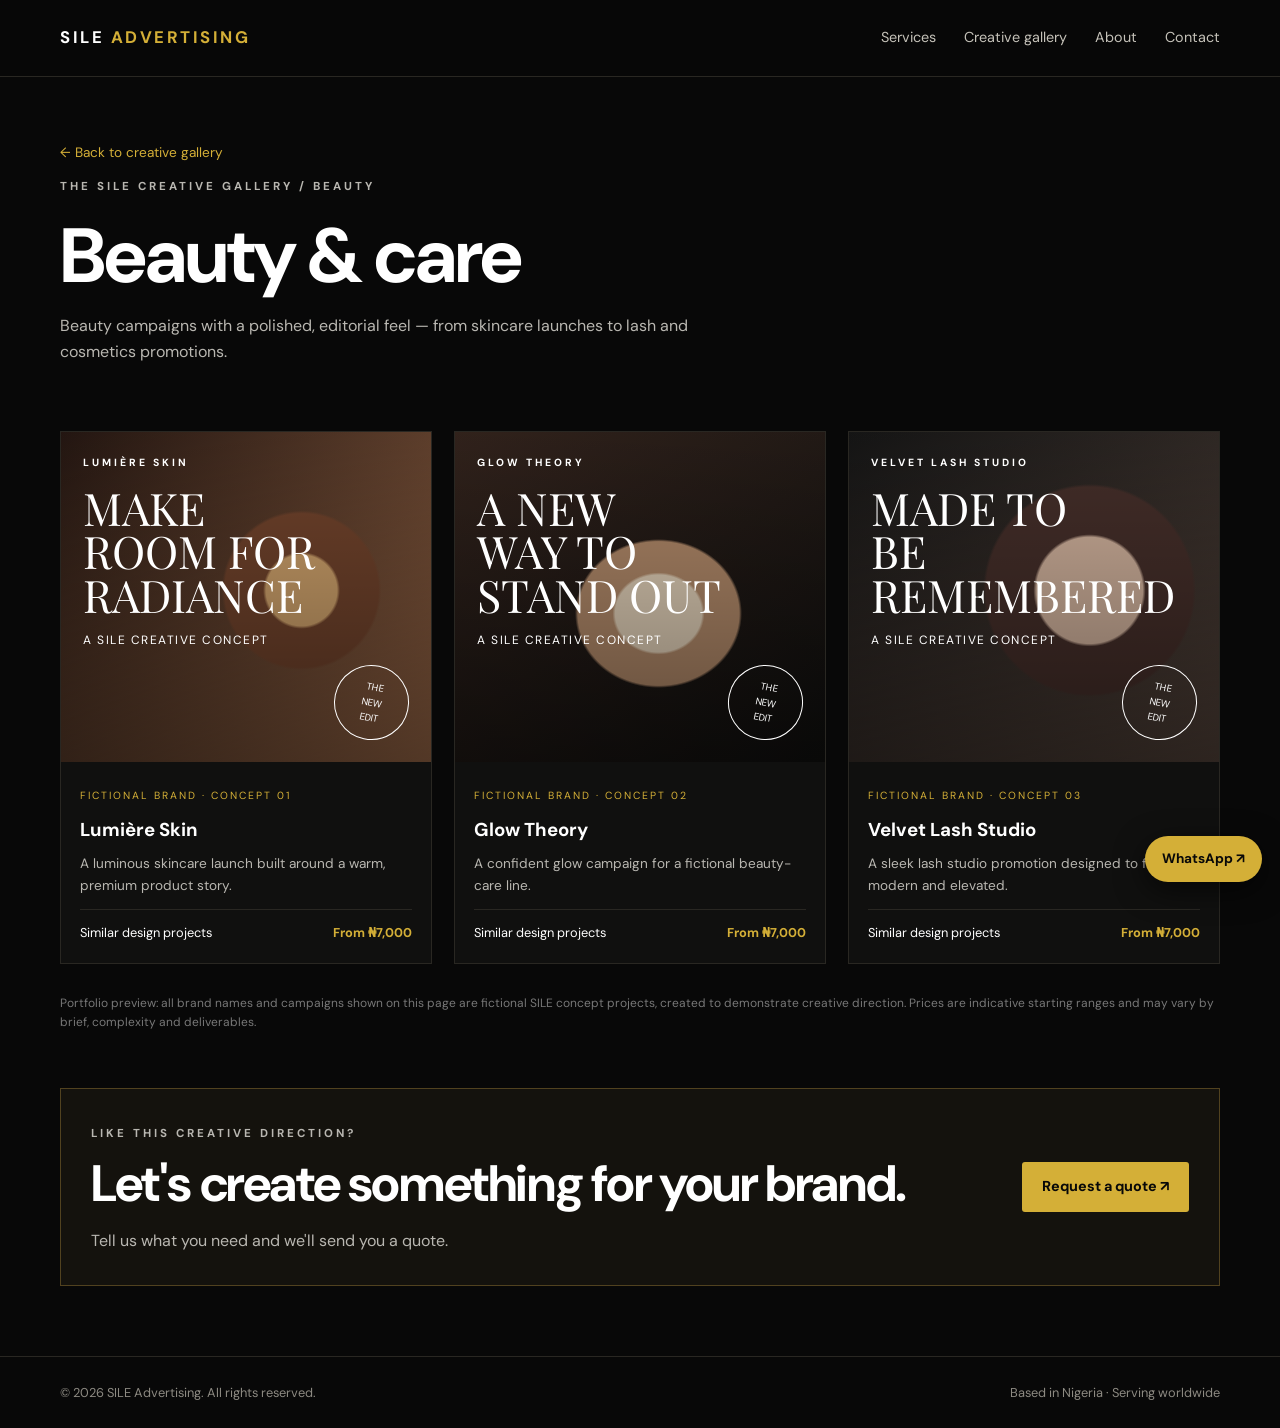
==== beauty.html @ eba59dc7 "Add files via upload" ====
<!doctype html><html lang="en"><head><meta charset="utf-8"><meta name="viewport" content="width=device-width, initial-scale=1"><meta name="description" content="Explore SILE Advertising beauty & care portfolio concepts and pricing."><meta name="theme-color" content="#080808"><title>Beauty & care Portfolio | SILE Advertising</title><link rel="stylesheet" href="styles.css"></head><body class="beauty"><header class="site-header"><div class="container nav"><a class="brand" href="index.html">SILE <span>ADVERTISING</span></a><button class="menu-toggle" aria-label="Toggle navigation" aria-expanded="false">☰</button><nav><a href="index.html#services">Services</a><a href="index.html#gallery">Creative gallery</a><a href="index.html#about">About</a><a href="index.html#contact">Contact</a></nav></div></header><main><section class="container subhero"><a class="back-link" href="index.html#gallery">← Back to creative gallery</a><p class="eyebrow">The SILE creative gallery / Beauty</p><h1>Beauty & care</h1><p>Beauty campaigns with a polished, editorial feel — from skincare launches to lash and cosmetics promotions.</p></section><section class="container"><div class="portfolio-grid"><article class="work-card"><div class="poster poster-1"><div class="poster-brand">LUMIÈRE SKIN</div><div class="poster-main">MAKE<br>ROOM FOR<br>RADIANCE</div><div class="poster-sub">A SILE creative concept</div><div class="poster-stamp">THE<br>NEW<br>EDIT</div></div><div class="work-copy"><span class="concept">Fictional brand · Concept 01</span><h3>Lumière Skin</h3><p>A luminous skincare launch built around a warm, premium product story.</p><div class="price-strip"><span>Similar design projects</span><strong>From ₦7,000</strong></div></div></article><article class="work-card"><div class="poster poster-2"><div class="poster-brand">GLOW THEORY</div><div class="poster-main">A NEW<br>WAY TO<br>STAND OUT</div><div class="poster-sub">A SILE creative concept</div><div class="poster-stamp">THE<br>NEW<br>EDIT</div></div><div class="work-copy"><span class="concept">Fictional brand · Concept 02</span><h3>Glow Theory</h3><p>A confident glow campaign for a fictional beauty-care line.</p><div class="price-strip"><span>Similar design projects</span><strong>From ₦7,000</strong></div></div></article><article class="work-card"><div class="poster poster-3"><div class="poster-brand">VELVET LASH STUDIO</div><div class="poster-main">MADE TO<br>BE<br>REMEMBERED</div><div class="poster-sub">A SILE creative concept</div><div class="poster-stamp">THE<br>NEW<br>EDIT</div></div><div class="work-copy"><span class="concept">Fictional brand · Concept 03</span><h3>Velvet Lash Studio</h3><p>A sleek lash studio promotion designed to feel modern and elevated.</p><div class="price-strip"><span>Similar design projects</span><strong>From ₦7,000</strong></div></div></article></div><p class="disclaimer">Portfolio preview: all brand names and campaigns shown on this page are fictional SILE concept projects, created to demonstrate creative direction. Prices are indicative starting ranges and may vary by brief, complexity and deliverables.</p><div class="page-cta"><div><p class="eyebrow">Like this creative direction?</p><h2>Let's create something for your brand.</h2><p>Tell us what you need and we'll send you a quote.</p></div><a class="button gold" href="https://wa.me/2348127817057?text=Hello%20SILE%20Advertising%2C%20I%20saw%20your%20beauty%20gallery%20and%20would%20like%20a%20quote.">Request a quote ↗</a></div></section></main><footer><div class="container footer-row"><span>© <span id="year"></span> SILE Advertising. All rights reserved.</span><span>Based in Nigeria · Serving worldwide</span></div></footer><a class="floating-wa" href="https://wa.me/2348127817057?text=Hello%20SILE%20Advertising" aria-label="Chat with SILE on WhatsApp">WhatsApp ↗</a><script src="script.js"></script></body></html>
---- styles.css ----
@import url('https://fonts.googleapis.com/css2?family=DM+Sans:wght@400;500;600;700&family=Playfair+Display:ital,wght@0,600;0,700;1,600;1,700&display=swap');
:root{--black:#080808;--panel:#111;--gold:#d4af37;--white:#fff;--muted:#b9b7b1;--line:#292722}
*{box-sizing:border-box}html{scroll-behavior:smooth}body{margin:0;background:var(--black);color:var(--white);font-family:'DM Sans',Arial,sans-serif;line-height:1.65}a{color:inherit;text-decoration:none}.container{width:min(1160px,91%);margin:auto}.site-header{border-bottom:1px solid var(--line);background:#080808ed;position:sticky;top:0;z-index:20;backdrop-filter:blur(12px)}.nav{min-height:76px;display:flex;align-items:center;justify-content:space-between;gap:20px}.brand{font-weight:700;letter-spacing:2.5px;font-size:1.05rem}.brand span{color:var(--gold)}nav{display:flex;gap:28px}nav a{font-size:.9rem;color:#c5c2b9}nav a:hover{color:var(--gold)}.menu-toggle{display:none;background:none;border:0;color:white;font-size:1.5rem}.hero{min-height:620px;display:grid;grid-template-columns:1.05fr .95fr;align-items:center;gap:55px;padding-top:65px;padding-bottom:75px}.eyebrow{color:var(--gold);text-transform:uppercase;letter-spacing:3px;font-size:.72rem;font-weight:700}.hero h1{font-size:clamp(3.5rem,7vw,6.7rem);line-height:.98;letter-spacing:-4px;margin:18px 0 25px}.hero h1 em{font-family:'Playfair Display',serif;color:var(--gold);font-weight:600}.lead{font-size:1.1rem;color:var(--muted);max-width:550px}.actions{display:flex;gap:13px;flex-wrap:wrap;margin:30px 0}.button{display:inline-flex;padding:13px 20px;align-items:center;justify-content:center;font-weight:700;font-size:.9rem;border-radius:3px}.gold{background:var(--gold);color:#080808}.outline{border:1px solid #777;color:white}.hero-note{font-size:.78rem;color:#999;margin-top:30px}.gold-dot{display:inline-block;width:7px;height:7px;border-radius:50%;background:var(--gold);margin-right:9px}.hero-art{padding:28px;border:1px solid #3c321d;background:radial-gradient(circle at 50% 45%,#3a2d12,#10100e 62%,#080808);box-shadow:0 25px 90px #000}.hero-frame{min-height:390px;border:1px solid #80692c;display:flex;flex-direction:column;justify-content:space-between;padding:20px}.hero-frame-top,.hero-frame-bottom{display:flex;justify-content:space-between;font-size:.65rem;letter-spacing:2px;color:#d7c78f}.hero-monogram{font-family:'Playfair Display',serif;font-size:15rem;line-height:1;text-align:center;color:#e0c46a;text-shadow:0 10px 40px #000}.hero-monogram span{color:white}.section{padding:82px 0;border-top:1px solid var(--line)}h2{font-size:clamp(2rem,4vw,3.2rem);line-height:1.12;letter-spacing:-1.4px;margin:12px 0 16px}.section-intro{max-width:680px;color:var(--muted);margin:0 0 35px}.service-grid{display:grid;grid-template-columns:repeat(3,1fr);gap:16px}.service-grid article{padding:25px;border:1px solid var(--line);background:linear-gradient(145deg,#141414,#0b0b0b)}.service-grid b{color:var(--gold);font-size:.75rem;letter-spacing:2px}.service-grid h3{margin:14px 0 7px}.service-grid p{color:var(--muted);font-size:.92rem;margin:0}.gallery-section{background:#0c0c0b}.category-grid{display:grid;grid-template-columns:repeat(3,1fr);gap:16px}.category-card{min-height:255px;padding:25px;display:flex;flex-direction:column;align-items:flex-start;justify-content:flex-end;border:1px solid #40351f;position:relative;overflow:hidden;background:linear-gradient(145deg,#242015,#10100e 70%);transition:transform .25s,border-color .25s}.category-card:before{content:"";position:absolute;width:230px;height:230px;border:1px solid #d4af3740;border-radius:50%;right:-70px;top:-80px;box-shadow:0 0 0 25px #d4af3708,0 0 0 55px #d4af3705}.category-card:hover{transform:translateY(-5px);border-color:var(--gold)}.category-card>*{position:relative}.category-card>span{color:var(--gold);font-size:.68rem;letter-spacing:2px}.category-card h3{font-family:'Playfair Display',serif;font-size:1.8rem;margin:10px 0 4px}.category-card p{color:#c3beb1;font-size:.88rem;max-width:290px;margin:0 0 18px}.category-card>b{font-size:.8rem;color:var(--gold)}.food{background:linear-gradient(145deg,#292015,#10100e 70%)}.fashion{background:linear-gradient(145deg,#282027,#10100e 70%)}.property{background:linear-gradient(145deg,#1c2826,#10100e 70%)}.events{background:linear-gradient(145deg,#2a201b,#10100e 70%)}.tech{background:linear-gradient(145deg,#1d2330,#10100e 70%)}.split{display:grid;grid-template-columns:1fr 1fr;gap:60px;align-items:start}.pills{display:flex;gap:9px;flex-wrap:wrap}.pills span{border:1px solid #625126;color:var(--gold);border-radius:30px;padding:6px 13px;font-size:.8rem}.contact-panel{padding:38px;border:1px solid #5a4920;background:linear-gradient(120deg,#1b170d,#10100e);display:flex;justify-content:space-between;align-items:center;gap:30px}.contact-panel h2{max-width:600px}.contact-panel p:not(.eyebrow){color:var(--muted)}footer{border-top:1px solid var(--line);padding:25px 0;color:#8d8a82;font-size:.8rem}.footer-row{display:flex;justify-content:space-between;gap:15px;flex-wrap:wrap}.floating-wa{position:fixed;right:18px;bottom:18px;background:var(--gold);color:#080808;padding:12px 17px;border-radius:30px;font-weight:700;font-size:.85rem;box-shadow:0 8px 30px #0009;z-index:10}
/* portfolio pages */.subhero{padding:62px 0 35px}.back-link{color:var(--gold);font-size:.85rem}.subhero h1{font-size:clamp(2.8rem,6vw,5rem);letter-spacing:-2px;line-height:1.05;margin:20px 0 10px}.subhero p{color:var(--muted);max-width:650px}.portfolio-grid{display:grid;grid-template-columns:repeat(3,1fr);gap:22px;padding:15px 0 75px}.work-card{border:1px solid var(--line);background:#10100f;overflow:hidden}.poster{height:330px;position:relative;display:flex;flex-direction:column;justify-content:space-between;padding:22px;overflow:hidden;background:#272016}.poster:after{content:"";position:absolute;inset:0;background:linear-gradient(180deg,#0001,#0007)}.poster>*{position:relative;z-index:1}.poster .poster-brand{font-size:.65rem;letter-spacing:3px;font-weight:700}.poster .poster-main{font-family:'Playfair Display',serif;font-size:2.8rem;line-height:.98;max-width:260px}.poster .poster-sub{font-size:.75rem;letter-spacing:1.5px;text-transform:uppercase}.poster .poster-stamp{align-self:flex-end;border:1px solid currentColor;border-radius:50%;width:75px;height:75px;display:grid;place-items:center;text-align:center;font-size:.6rem;transform:rotate(12deg)}.poster-1{background:radial-gradient(circle at 65% 48%,#d4a66e 0 12%,#74452d 13% 26%,transparent 27%),linear-gradient(135deg,#251712,#9a6847)}.poster-2{background:radial-gradient(ellipse at 55% 55%,#e8d6bd 0 15%,#b68d6c 16% 28%,transparent 29%),linear-gradient(145deg,#34241d,#10100f)}.poster-3{background:radial-gradient(circle at 65% 48%,#d7b7a1 0 18%,#47302b 19% 35%,transparent 36%),linear-gradient(145deg,#161616,#55443b)}.food .poster-1{background:radial-gradient(ellipse at 60% 55%,#d98a36 0 18%,#6e351b 19% 28%,transparent 29%),linear-gradient(145deg,#27170e,#7b3d1d)}.food .poster-2{background:radial-gradient(circle at 55% 55%,#e7c36a 0 17%,#85451f 18% 30%,transparent 31%),linear-gradient(145deg,#34200f,#10100e)}.fashion .poster-1{background:linear-gradient(135deg,#3c3034,#b08c83 50%,#171414)}.fashion .poster-2{background:linear-gradient(145deg,#202020,#9d866e 52%,#29201b)}.property .poster-1{background:linear-gradient(135deg,#17211e,#66796a 50%,#111)}.property .poster-2{background:linear-gradient(145deg,#272a2b,#a89c81 50%,#151515)}.events .poster-1{background:radial-gradient(circle at 70% 35%,#c49b42,#33230d 48%,#090909)}.events .poster-2{background:linear-gradient(145deg,#321c25,#a34b58 50%,#100d10)}.business-tech .poster-1{background:radial-gradient(circle at 70% 40%,#6d8da8,#192536 45%,#080b12)}.business-tech .poster-2{background:linear-gradient(145deg,#141b25,#596878 50%,#090b10)}.work-copy{padding:19px}.work-copy .concept{font-size:.65rem;color:var(--gold);letter-spacing:2px;text-transform:uppercase}.work-copy h3{margin:7px 0}.work-copy p{font-size:.85rem;color:var(--muted);margin:0}.price-strip{border-top:1px solid var(--line);margin-top:12px;padding-top:12px;display:flex;justify-content:space-between;gap:10px;font-size:.8rem}.price-strip strong{color:var(--gold)}.page-cta{padding:30px;border:1px solid #51421f;margin:0 0 70px;background:#14120d;display:flex;justify-content:space-between;align-items:center;gap:20px}.page-cta p{color:var(--muted);margin:5px 0 0}.disclaimer{color:#777;font-size:.75rem;margin:-45px 0 55px}
@media(max-width:800px){.hero{grid-template-columns:1fr;gap:30px;padding-top:45px}.hero-art{max-width:550px}.hero-monogram{font-size:11rem}.category-grid,.portfolio-grid{grid-template-columns:repeat(2,1fr)}.split{grid-template-columns:1fr;gap:10px}.contact-panel{align-items:flex-start;flex-direction:column}}
@media(max-width:560px){.menu-toggle{display:block}nav{display:none;position:absolute;top:76px;left:0;right:0;background:#10100f;padding:20px 5%;flex-direction:column;border-bottom:1px solid var(--line)}nav.open{display:flex}.service-grid,.category-grid,.portfolio-grid{grid-template-columns:1fr}.hero h1{letter-spacing:-2px}.hero-art{padding:14px}.hero-frame{min-height:300px}.hero-monogram{font-size:9rem}.section{padding:60px 0}.poster{height:360px}.page-cta{flex-direction:column;align-items:flex-start}}
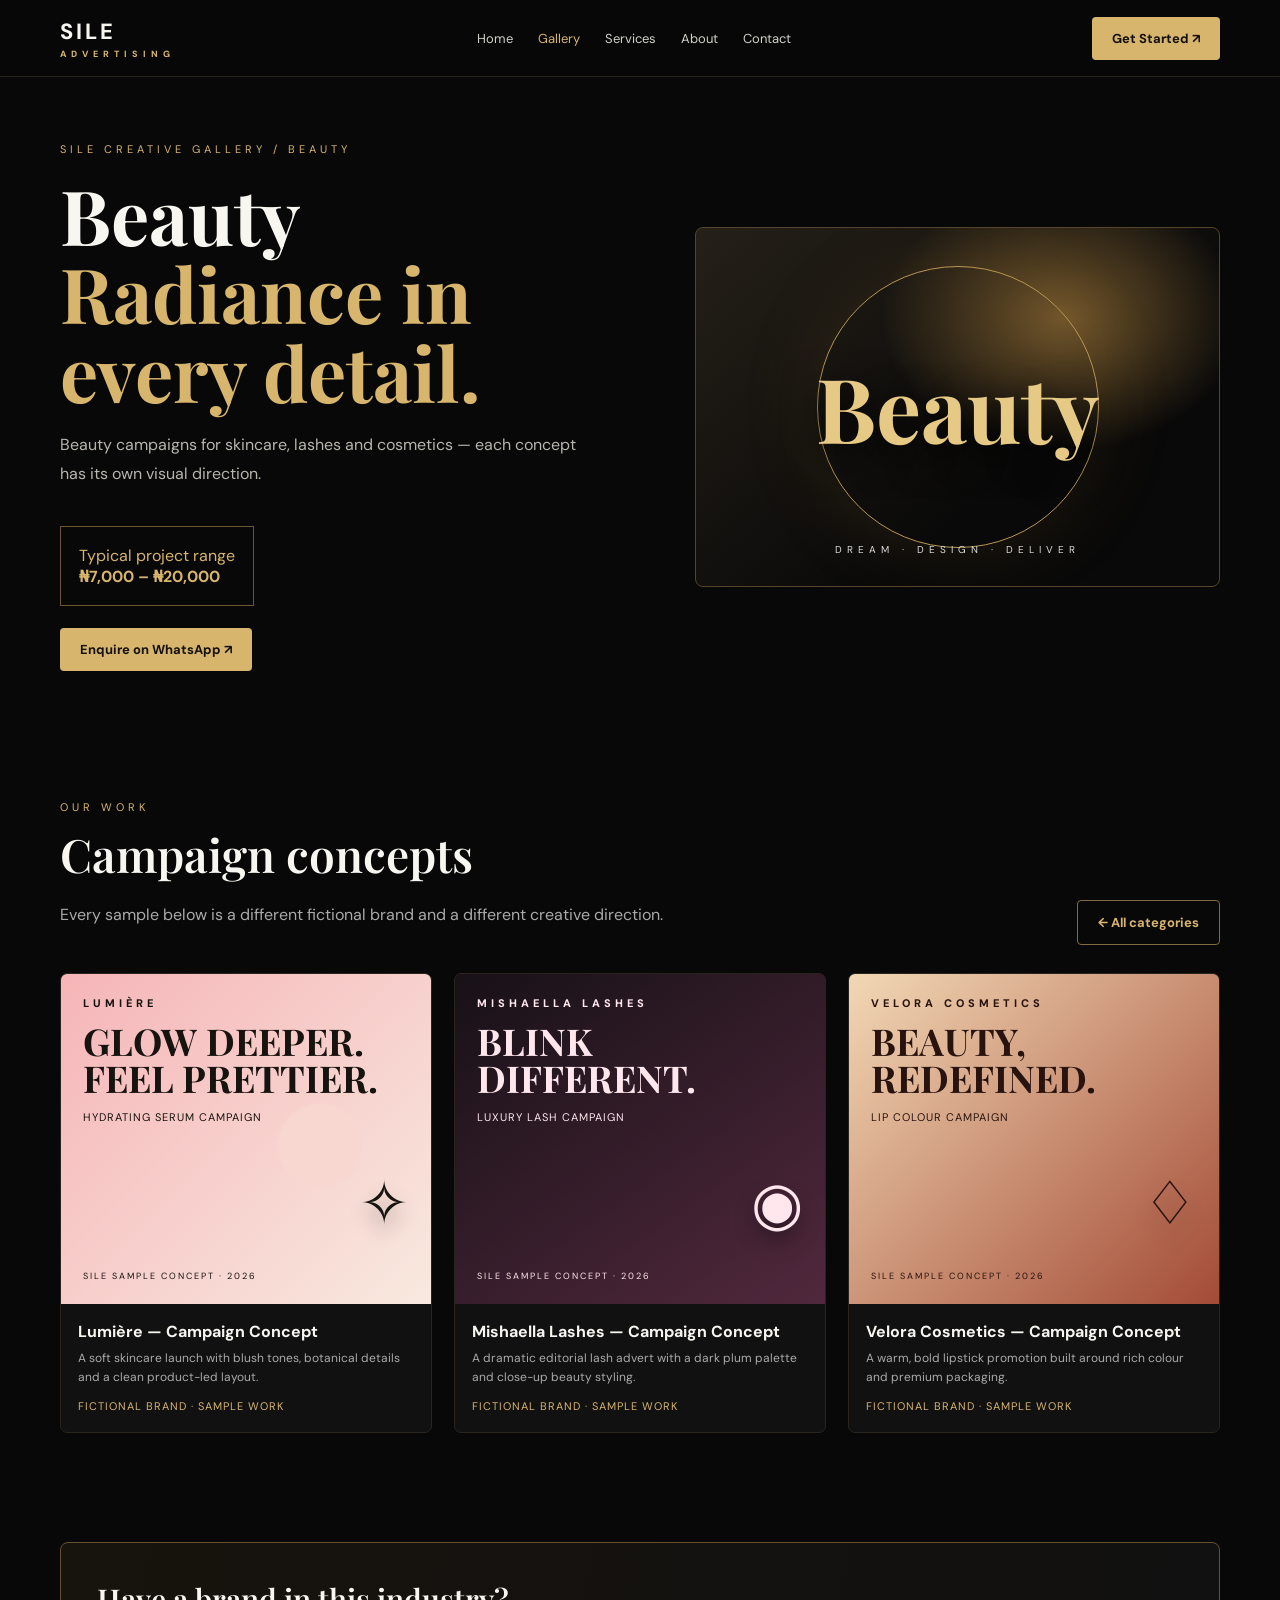
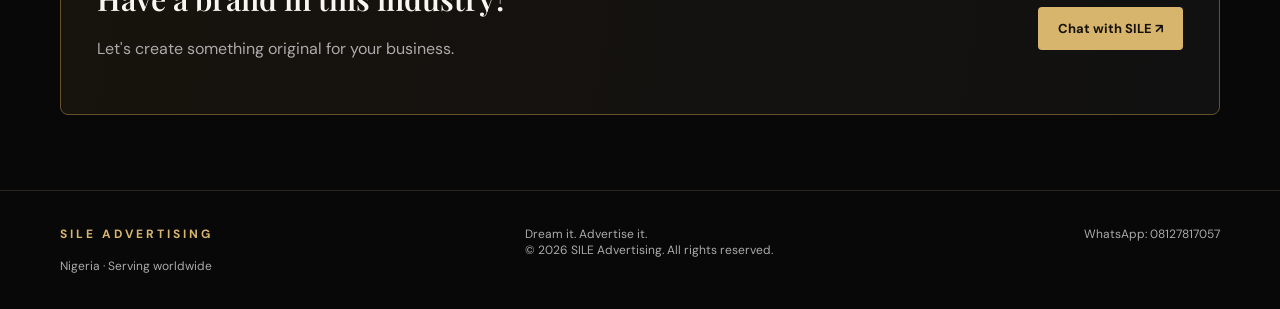
==== commit 6e796b09: "Add files via upload" ====
--- a/beauty.html
+++ b/beauty.html
@@ -1 +1 @@
-<!doctype html><html lang="en"><head><meta charset="utf-8"><meta name="viewport" content="width=device-width, initial-scale=1"><meta name="description" content="Explore SILE Advertising beauty & care portfolio concepts and pricing."><meta name="theme-color" content="#080808"><title>Beauty & care Portfolio | SILE Advertising</title><link rel="stylesheet" href="styles.css"></head><body class="beauty"><header class="site-header"><div class="container nav"><a class="brand" href="index.html">SILE <span>ADVERTISING</span></a><button class="menu-toggle" aria-label="Toggle navigation" aria-expanded="false">☰</button><nav><a href="index.html#services">Services</a><a href="index.html#gallery">Creative gallery</a><a href="index.html#about">About</a><a href="index.html#contact">Contact</a></nav></div></header><main><section class="container subhero"><a class="back-link" href="index.html#gallery">← Back to creative gallery</a><p class="eyebrow">The SILE creative gallery / Beauty</p><h1>Beauty & care</h1><p>Beauty campaigns with a polished, editorial feel — from skincare launches to lash and cosmetics promotions.</p></section><section class="container"><div class="portfolio-grid"><article class="work-card"><div class="poster poster-1"><div class="poster-brand">LUMIÈRE SKIN</div><div class="poster-main">MAKE<br>ROOM FOR<br>RADIANCE</div><div class="poster-sub">A SILE creative concept</div><div class="poster-stamp">THE<br>NEW<br>EDIT</div></div><div class="work-copy"><span class="concept">Fictional brand · Concept 01</span><h3>Lumière Skin</h3><p>A luminous skincare launch built around a warm, premium product story.</p><div class="price-strip"><span>Similar design projects</span><strong>From ₦7,000</strong></div></div></article><article class="work-card"><div class="poster poster-2"><div class="poster-brand">GLOW THEORY</div><div class="poster-main">A NEW<br>WAY TO<br>STAND OUT</div><div class="poster-sub">A SILE creative concept</div><div class="poster-stamp">THE<br>NEW<br>EDIT</div></div><div class="work-copy"><span class="concept">Fictional brand · Concept 02</span><h3>Glow Theory</h3><p>A confident glow campaign for a fictional beauty-care line.</p><div class="price-strip"><span>Similar design projects</span><strong>From ₦7,000</strong></div></div></article><article class="work-card"><div class="poster poster-3"><div class="poster-brand">VELVET LASH STUDIO</div><div class="poster-main">MADE TO<br>BE<br>REMEMBERED</div><div class="poster-sub">A SILE creative concept</div><div class="poster-stamp">THE<br>NEW<br>EDIT</div></div><div class="work-copy"><span class="concept">Fictional brand · Concept 03</span><h3>Velvet Lash Studio</h3><p>A sleek lash studio promotion designed to feel modern and elevated.</p><div class="price-strip"><span>Similar design projects</span><strong>From ₦7,000</strong></div></div></article></div><p class="disclaimer">Portfolio preview: all brand names and campaigns shown on this page are fictional SILE concept projects, created to demonstrate creative direction. Prices are indicative starting ranges and may vary by brief, complexity and deliverables.</p><div class="page-cta"><div><p class="eyebrow">Like this creative direction?</p><h2>Let's create something for your brand.</h2><p>Tell us what you need and we'll send you a quote.</p></div><a class="button gold" href="https://wa.me/2348127817057?text=Hello%20SILE%20Advertising%2C%20I%20saw%20your%20beauty%20gallery%20and%20would%20like%20a%20quote.">Request a quote ↗</a></div></section></main><footer><div class="container footer-row"><span>© <span id="year"></span> SILE Advertising. All rights reserved.</span><span>Based in Nigeria · Serving worldwide</span></div></footer><a class="floating-wa" href="https://wa.me/2348127817057?text=Hello%20SILE%20Advertising" aria-label="Chat with SILE on WhatsApp">WhatsApp ↗</a><script src="script.js"></script></body></html>+<!doctype html><html lang="en"><head><meta charset="utf-8"><meta name="viewport" content="width=device-width,initial-scale=1"><meta name="description" content="Explore SILE Advertising Beauty sample concepts."><title>Beauty | SILE Advertising</title><link rel="stylesheet" href="styles.css"></head><body><header><div class="wrap nav"><a class="logo" href="index.html">SILE<small>ADVERTISING</small></a><nav class="links" id="navlinks"><a class="" href="index.html">Home</a><a class="active" href="index.html#gallery">Gallery</a><a class="" href="index.html#services">Services</a><a class="" href="index.html#about">About</a><a class="" href="index.html#contact">Contact</a></nav><a class="btn" href="https://wa.me/2348127817057?text=Hello%20SILE%20Advertising%2C%20I%27d%20like%20to%20discuss%20a%20project.">Get Started ↗</a><button class="menu" onclick="document.getElementById('navlinks').classList.toggle('open')">☰</button></div></header><main class="wrap"><section class="hero" style="min-height:330px;padding:65px 0"><div><div class="eyebrow">SILE CREATIVE GALLERY / Beauty</div><h1>Beauty<br><em>Radiance in every detail.</em></h1><p>Beauty campaigns for skincare, lashes and cosmetics — each concept has its own visual direction.</p><div class="pricebox">Typical project range<br><b>₦7,000 – ₦20,000</b></div><br><a class="btn" href="https://wa.me/2348127817057?text=Hello%20SILE%2C%20I%27m%20interested%20in%20a%20Beauty design.">Enquire on WhatsApp ↗</a></div><div class="hero-art"><strong>Beauty</strong><span>DREAM · DESIGN · DELIVER</span></div></section><section class="section"><div class="section-head"><div><div class="eyebrow">OUR WORK</div><h2>Campaign concepts</h2><p class="muted">Every sample below is a different fictional brand and a different creative direction.</p></div><a class="btn outline" href="index.html#gallery">← All categories</a></div><div class="work-grid"><article class="work-card"><div class="poster beauty1"><div><div class="brand">LUMIÈRE</div><h3>GLOW DEEPER. FEEL PRETTIER.</h3><p>HYDRATING SERUM CAMPAIGN</p></div><div class="product">✧</div><div class="fine">SILE SAMPLE CONCEPT · 2026</div></div><div class="card-info"><h4>Lumière — Campaign Concept</h4><p>A soft skincare launch with blush tones, botanical details and a clean product-led layout.</p><span class="tag">FICTIONAL BRAND · SAMPLE WORK</span></div></article><article class="work-card"><div class="poster beauty2"><div><div class="brand">MISHAELLA LASHES</div><h3>BLINK DIFFERENT.</h3><p>LUXURY LASH CAMPAIGN</p></div><div class="product">◉</div><div class="fine">SILE SAMPLE CONCEPT · 2026</div></div><div class="card-info"><h4>Mishaella Lashes — Campaign Concept</h4><p>A dramatic editorial lash advert with a dark plum palette and close-up beauty styling.</p><span class="tag">FICTIONAL BRAND · SAMPLE WORK</span></div></article><article class="work-card"><div class="poster beauty3"><div><div class="brand">VELORA COSMETICS</div><h3>BEAUTY, REDEFINED.</h3><p>LIP COLOUR CAMPAIGN</p></div><div class="product">♢</div><div class="fine">SILE SAMPLE CONCEPT · 2026</div></div><div class="card-info"><h4>Velora Cosmetics — Campaign Concept</h4><p>A warm, bold lipstick promotion built around rich colour and premium packaging.</p><span class="tag">FICTIONAL BRAND · SAMPLE WORK</span></div></article></div></section><section class="cta"><div><h2>Have a brand in this industry?</h2><p class="muted">Let's create something original for your business.</p></div><a class="btn" href="https://wa.me/2348127817057">Chat with SILE ↗</a></section></main><footer><div class="wrap foot"><div><b style="color:#d7b56d;letter-spacing:3px">SILE ADVERTISING</b><br><br>Nigeria · Serving worldwide</div><div>Dream it. Advertise it.<br>© 2026 SILE Advertising. All rights reserved.</div><div><a href="https://wa.me/2348127817057">WhatsApp: 08127817057</a></div></div></footer><script src="script.js"></script></body></html>
--- a/styles.css
+++ b/styles.css
@@ -1,6 +1,18 @@
-@import url('https://fonts.googleapis.com/css2?family=DM+Sans:wght@400;500;600;700&family=Playfair+Display:ital,wght@0,600;0,700;1,600;1,700&display=swap');
-:root{--black:#080808;--panel:#111;--gold:#d4af37;--white:#fff;--muted:#b9b7b1;--line:#292722}
-*{box-sizing:border-box}html{scroll-behavior:smooth}body{margin:0;background:var(--black);color:var(--white);font-family:'DM Sans',Arial,sans-serif;line-height:1.65}a{color:inherit;text-decoration:none}.container{width:min(1160px,91%);margin:auto}.site-header{border-bottom:1px solid var(--line);background:#080808ed;position:sticky;top:0;z-index:20;backdrop-filter:blur(12px)}.nav{min-height:76px;display:flex;align-items:center;justify-content:space-between;gap:20px}.brand{font-weight:700;letter-spacing:2.5px;font-size:1.05rem}.brand span{color:var(--gold)}nav{display:flex;gap:28px}nav a{font-size:.9rem;color:#c5c2b9}nav a:hover{color:var(--gold)}.menu-toggle{display:none;background:none;border:0;color:white;font-size:1.5rem}.hero{min-height:620px;display:grid;grid-template-columns:1.05fr .95fr;align-items:center;gap:55px;padding-top:65px;padding-bottom:75px}.eyebrow{color:var(--gold);text-transform:uppercase;letter-spacing:3px;font-size:.72rem;font-weight:700}.hero h1{font-size:clamp(3.5rem,7vw,6.7rem);line-height:.98;letter-spacing:-4px;margin:18px 0 25px}.hero h1 em{font-family:'Playfair Display',serif;color:var(--gold);font-weight:600}.lead{font-size:1.1rem;color:var(--muted);max-width:550px}.actions{display:flex;gap:13px;flex-wrap:wrap;margin:30px 0}.button{display:inline-flex;padding:13px 20px;align-items:center;justify-content:center;font-weight:700;font-size:.9rem;border-radius:3px}.gold{background:var(--gold);color:#080808}.outline{border:1px solid #777;color:white}.hero-note{font-size:.78rem;color:#999;margin-top:30px}.gold-dot{display:inline-block;width:7px;height:7px;border-radius:50%;background:var(--gold);margin-right:9px}.hero-art{padding:28px;border:1px solid #3c321d;background:radial-gradient(circle at 50% 45%,#3a2d12,#10100e 62%,#080808);box-shadow:0 25px 90px #000}.hero-frame{min-height:390px;border:1px solid #80692c;display:flex;flex-direction:column;justify-content:space-between;padding:20px}.hero-frame-top,.hero-frame-bottom{display:flex;justify-content:space-between;font-size:.65rem;letter-spacing:2px;color:#d7c78f}.hero-monogram{font-family:'Playfair Display',serif;font-size:15rem;line-height:1;text-align:center;color:#e0c46a;text-shadow:0 10px 40px #000}.hero-monogram span{color:white}.section{padding:82px 0;border-top:1px solid var(--line)}h2{font-size:clamp(2rem,4vw,3.2rem);line-height:1.12;letter-spacing:-1.4px;margin:12px 0 16px}.section-intro{max-width:680px;color:var(--muted);margin:0 0 35px}.service-grid{display:grid;grid-template-columns:repeat(3,1fr);gap:16px}.service-grid article{padding:25px;border:1px solid var(--line);background:linear-gradient(145deg,#141414,#0b0b0b)}.service-grid b{color:var(--gold);font-size:.75rem;letter-spacing:2px}.service-grid h3{margin:14px 0 7px}.service-grid p{color:var(--muted);font-size:.92rem;margin:0}.gallery-section{background:#0c0c0b}.category-grid{display:grid;grid-template-columns:repeat(3,1fr);gap:16px}.category-card{min-height:255px;padding:25px;display:flex;flex-direction:column;align-items:flex-start;justify-content:flex-end;border:1px solid #40351f;position:relative;overflow:hidden;background:linear-gradient(145deg,#242015,#10100e 70%);transition:transform .25s,border-color .25s}.category-card:before{content:"";position:absolute;width:230px;height:230px;border:1px solid #d4af3740;border-radius:50%;right:-70px;top:-80px;box-shadow:0 0 0 25px #d4af3708,0 0 0 55px #d4af3705}.category-card:hover{transform:translateY(-5px);border-color:var(--gold)}.category-card>*{position:relative}.category-card>span{color:var(--gold);font-size:.68rem;letter-spacing:2px}.category-card h3{font-family:'Playfair Display',serif;font-size:1.8rem;margin:10px 0 4px}.category-card p{color:#c3beb1;font-size:.88rem;max-width:290px;margin:0 0 18px}.category-card>b{font-size:.8rem;color:var(--gold)}.food{background:linear-gradient(145deg,#292015,#10100e 70%)}.fashion{background:linear-gradient(145deg,#282027,#10100e 70%)}.property{background:linear-gradient(145deg,#1c2826,#10100e 70%)}.events{background:linear-gradient(145deg,#2a201b,#10100e 70%)}.tech{background:linear-gradient(145deg,#1d2330,#10100e 70%)}.split{display:grid;grid-template-columns:1fr 1fr;gap:60px;align-items:start}.pills{display:flex;gap:9px;flex-wrap:wrap}.pills span{border:1px solid #625126;color:var(--gold);border-radius:30px;padding:6px 13px;font-size:.8rem}.contact-panel{padding:38px;border:1px solid #5a4920;background:linear-gradient(120deg,#1b170d,#10100e);display:flex;justify-content:space-between;align-items:center;gap:30px}.contact-panel h2{max-width:600px}.contact-panel p:not(.eyebrow){color:var(--muted)}footer{border-top:1px solid var(--line);padding:25px 0;color:#8d8a82;font-size:.8rem}.footer-row{display:flex;justify-content:space-between;gap:15px;flex-wrap:wrap}.floating-wa{position:fixed;right:18px;bottom:18px;background:var(--gold);color:#080808;padding:12px 17px;border-radius:30px;font-weight:700;font-size:.85rem;box-shadow:0 8px 30px #0009;z-index:10}
-/* portfolio pages */.subhero{padding:62px 0 35px}.back-link{color:var(--gold);font-size:.85rem}.subhero h1{font-size:clamp(2.8rem,6vw,5rem);letter-spacing:-2px;line-height:1.05;margin:20px 0 10px}.subhero p{color:var(--muted);max-width:650px}.portfolio-grid{display:grid;grid-template-columns:repeat(3,1fr);gap:22px;padding:15px 0 75px}.work-card{border:1px solid var(--line);background:#10100f;overflow:hidden}.poster{height:330px;position:relative;display:flex;flex-direction:column;justify-content:space-between;padding:22px;overflow:hidden;background:#272016}.poster:after{content:"";position:absolute;inset:0;background:linear-gradient(180deg,#0001,#0007)}.poster>*{position:relative;z-index:1}.poster .poster-brand{font-size:.65rem;letter-spacing:3px;font-weight:700}.poster .poster-main{font-family:'Playfair Display',serif;font-size:2.8rem;line-height:.98;max-width:260px}.poster .poster-sub{font-size:.75rem;letter-spacing:1.5px;text-transform:uppercase}.poster .poster-stamp{align-self:flex-end;border:1px solid currentColor;border-radius:50%;width:75px;height:75px;display:grid;place-items:center;text-align:center;font-size:.6rem;transform:rotate(12deg)}.poster-1{background:radial-gradient(circle at 65% 48%,#d4a66e 0 12%,#74452d 13% 26%,transparent 27%),linear-gradient(135deg,#251712,#9a6847)}.poster-2{background:radial-gradient(ellipse at 55% 55%,#e8d6bd 0 15%,#b68d6c 16% 28%,transparent 29%),linear-gradient(145deg,#34241d,#10100f)}.poster-3{background:radial-gradient(circle at 65% 48%,#d7b7a1 0 18%,#47302b 19% 35%,transparent 36%),linear-gradient(145deg,#161616,#55443b)}.food .poster-1{background:radial-gradient(ellipse at 60% 55%,#d98a36 0 18%,#6e351b 19% 28%,transparent 29%),linear-gradient(145deg,#27170e,#7b3d1d)}.food .poster-2{background:radial-gradient(circle at 55% 55%,#e7c36a 0 17%,#85451f 18% 30%,transparent 31%),linear-gradient(145deg,#34200f,#10100e)}.fashion .poster-1{background:linear-gradient(135deg,#3c3034,#b08c83 50%,#171414)}.fashion .poster-2{background:linear-gradient(145deg,#202020,#9d866e 52%,#29201b)}.property .poster-1{background:linear-gradient(135deg,#17211e,#66796a 50%,#111)}.property .poster-2{background:linear-gradient(145deg,#272a2b,#a89c81 50%,#151515)}.events .poster-1{background:radial-gradient(circle at 70% 35%,#c49b42,#33230d 48%,#090909)}.events .poster-2{background:linear-gradient(145deg,#321c25,#a34b58 50%,#100d10)}.business-tech .poster-1{background:radial-gradient(circle at 70% 40%,#6d8da8,#192536 45%,#080b12)}.business-tech .poster-2{background:linear-gradient(145deg,#141b25,#596878 50%,#090b10)}.work-copy{padding:19px}.work-copy .concept{font-size:.65rem;color:var(--gold);letter-spacing:2px;text-transform:uppercase}.work-copy h3{margin:7px 0}.work-copy p{font-size:.85rem;color:var(--muted);margin:0}.price-strip{border-top:1px solid var(--line);margin-top:12px;padding-top:12px;display:flex;justify-content:space-between;gap:10px;font-size:.8rem}.price-strip strong{color:var(--gold)}.page-cta{padding:30px;border:1px solid #51421f;margin:0 0 70px;background:#14120d;display:flex;justify-content:space-between;align-items:center;gap:20px}.page-cta p{color:var(--muted);margin:5px 0 0}.disclaimer{color:#777;font-size:.75rem;margin:-45px 0 55px}
-@media(max-width:800px){.hero{grid-template-columns:1fr;gap:30px;padding-top:45px}.hero-art{max-width:550px}.hero-monogram{font-size:11rem}.category-grid,.portfolio-grid{grid-template-columns:repeat(2,1fr)}.split{grid-template-columns:1fr;gap:10px}.contact-panel{align-items:flex-start;flex-direction:column}}
-@media(max-width:560px){.menu-toggle{display:block}nav{display:none;position:absolute;top:76px;left:0;right:0;background:#10100f;padding:20px 5%;flex-direction:column;border-bottom:1px solid var(--line)}nav.open{display:flex}.service-grid,.category-grid,.portfolio-grid{grid-template-columns:1fr}.hero h1{letter-spacing:-2px}.hero-art{padding:14px}.hero-frame{min-height:300px}.hero-monogram{font-size:9rem}.section{padding:60px 0}.poster{height:360px}.page-cta{flex-direction:column;align-items:flex-start}}
+
+@import url('https://fonts.googleapis.com/css2?family=DM+Sans:wght@400;500;600;700&family=Playfair+Display:wght@600;700&display=swap');
+:root{--gold:#d7b56d;--bg:#080808;--panel:#121212;--muted:#aaa;--white:#f8f6f0}
+*{box-sizing:border-box}html{scroll-behavior:smooth}body{margin:0;background:var(--bg);color:var(--white);font-family:'DM Sans',Arial,sans-serif}a{color:inherit;text-decoration:none}.wrap{width:min(1160px,92%);margin:auto}
+header{position:sticky;top:0;z-index:20;background:#080808ed;border-bottom:1px solid #28231a;backdrop-filter:blur(14px)}
+.nav{height:76px;display:flex;align-items:center;justify-content:space-between;gap:20px}.logo{font-weight:800;letter-spacing:3px;font-size:22px}.logo small{display:block;color:var(--gold);font-size:9px;letter-spacing:5px;margin-top:2px}.links{display:flex;gap:25px;color:#d2d0ca;font-size:13px}.links a:hover,.links .active{color:var(--gold)}.btn{display:inline-flex;align-items:center;justify-content:center;background:var(--gold);color:#15110a;padding:13px 20px;border-radius:4px;font-weight:700;font-size:13px;border:0}.btn.outline{background:transparent;color:var(--gold);border:1px solid #806a3f}.menu{display:none;background:none;color:white;border:1px solid #444;padding:8px}
+.hero{padding:86px 0 70px;display:grid;grid-template-columns:1.05fr .95fr;gap:55px;align-items:center;min-height:510px}.eyebrow{color:var(--gold);font-size:11px;letter-spacing:4px;text-transform:uppercase}.hero h1{font-family:'Playfair Display',serif;font-size:clamp(43px,6vw,76px);line-height:1.03;margin:20px 0}.hero h1 em{color:var(--gold);font-style:normal}.hero p{color:#b8b5ae;line-height:1.8;max-width:520px}.hero-art{min-height:360px;border:1px solid #54452b;border-radius:8px;background:radial-gradient(ellipse at 70% 25%,#72562b 0,transparent 35%),linear-gradient(140deg,#252018,#090909 65%);display:flex;align-items:center;justify-content:center;position:relative;overflow:hidden}.hero-art:before{content:"";position:absolute;width:280px;height:280px;border:1px solid #b99754;border-radius:50%;box-shadow:0 0 80px #a77d3029}.hero-art strong{font-family:'Playfair Display';font-size:clamp(48px,7vw,90px);color:#e5c985;z-index:1;text-shadow:0 10px 40px #000}.hero-art span{position:absolute;bottom:30px;letter-spacing:5px;font-size:10px;color:#ddd}
+.section{padding:64px 0}.section-head{display:flex;justify-content:space-between;align-items:end;gap:20px;margin-bottom:28px}.section h2{font:600 clamp(30px,4vw,46px) 'Playfair Display';margin:9px 0}.muted{color:var(--muted);line-height:1.7}.category-grid{display:grid;grid-template-columns:repeat(3,1fr);gap:16px}.category{padding:25px;background:linear-gradient(145deg,#171717,#0d0d0d);border:1px solid #302a1e;border-radius:7px;transition:.2s}.category:hover{transform:translateY(-4px);border-color:var(--gold)}.category .num{color:var(--gold);font-size:11px;letter-spacing:2px}.category h3{font:600 24px 'Playfair Display';margin:18px 0 8px}.category p{color:#aaa;font-size:13px;line-height:1.6}.arrow{color:var(--gold);font-size:20px}
+.work-grid{display:grid;grid-template-columns:repeat(3,1fr);gap:22px}.work-card{background:#111;border:1px solid #29251e;border-radius:7px;overflow:hidden}.poster{height:330px;padding:22px;position:relative;overflow:hidden;display:flex;flex-direction:column;justify-content:space-between;color:#17130e}.poster .brand{font-size:11px;letter-spacing:4px;font-weight:800}.poster h3{font:700 37px 'Playfair Display';line-height:1.02;margin:12px 0}.poster p{font-size:11px;letter-spacing:1px;max-width:180px;line-height:1.6}.poster .product{align-self:flex-end;font-size:60px;filter:drop-shadow(0 12px 10px #0005)}.poster .fine{font-size:9px;letter-spacing:2px}.poster.beauty1{background:radial-gradient(circle at 70% 52%,#f8d7d1 0 13%,transparent 14%),linear-gradient(135deg,#f6b5b8,#f8e9df)}.poster.beauty2{background:linear-gradient(145deg,#171116,#51283d);color:#ffe7ed}.poster.beauty3{background:linear-gradient(135deg,#f2d8b5,#a34b36);color:#29130e}
+.poster.food1{background:radial-gradient(circle at 72% 55%,#f8b64e 0 20%,#a64019 21% 29%,transparent 30%),linear-gradient(140deg,#32190d,#d66b24);color:#fff1d7}.poster.food2{background:linear-gradient(145deg,#e8e0c5,#7d9a62);color:#1b2817}.poster.food3{background:radial-gradient(circle at 70% 60%,#f7dca4 0 22%,transparent 23%),linear-gradient(140deg,#47291d,#17100c);color:#fff0d2}
+.poster.fashion1{background:linear-gradient(130deg,#d8c8b8,#725a4e);color:#211713}.poster.fashion2{background:linear-gradient(145deg,#161616,#4b4b4b);color:#f5eee3}.poster.fashion3{background:linear-gradient(130deg,#e8c7ce,#8c4b60);color:#311b24}
+.poster.real1{background:linear-gradient(140deg,#d5c5a5,#546b66);color:#132522}.poster.real2{background:linear-gradient(140deg,#d7d8d1,#778b9b);color:#17232a}.poster.real3{background:linear-gradient(140deg,#302c29,#b48a54);color:#fff0d4}
+.poster.events1{background:radial-gradient(circle at 50% 45%,#f6d78d,#a65c7a 30%,#25152d 70%);color:#fff4dc}.poster.events2{background:linear-gradient(145deg,#101c30,#4e7c87);color:#f5e9d2}.poster.events3{background:linear-gradient(145deg,#f3d5a8,#a34e38);color:#321b13}
+.poster.tech1{background:radial-gradient(circle at 70% 55%,#42d9ce,#193d55 28%,#101322 70%);color:#e5fffb}.poster.tech2{background:linear-gradient(145deg,#d6d8e7,#7886a8);color:#171b2b}.poster.tech3{background:linear-gradient(145deg,#151515,#66502c);color:#fff0c8}
+.card-info{padding:17px}.card-info h4{margin:0 0 7px;font-size:16px}.card-info p{margin:0;color:#aaa;font-size:12px;line-height:1.6}.tag{display:inline-block;margin-top:12px;color:var(--gold);font-size:11px;letter-spacing:1px}
+.cta{margin:45px 0 75px;padding:36px;border:1px solid #66512c;border-radius:8px;background:linear-gradient(100deg,#17130d,#111);display:flex;justify-content:space-between;align-items:center;gap:25px}.cta h2{font:600 30px 'Playfair Display';margin:0 0 8px}.pricebox{border:1px solid #6b5734;padding:18px;margin:22px 0;display:inline-block;color:var(--gold)}footer{border-top:1px solid #29251e;padding:35px 0;color:#aaa;font-size:12px}.foot{display:flex;justify-content:space-between;gap:20px;flex-wrap:wrap}
+@media(max-width:760px){.links{display:none;position:absolute;top:76px;left:0;right:0;background:#090909;padding:22px;flex-direction:column}.links.open{display:flex}.menu{display:block}.nav>.btn{display:none}.hero{grid-template-columns:1fr;padding:55px 0}.hero-art{min-height:260px}.category-grid,.work-grid{grid-template-columns:1fr 1fr}.poster{height:280px}.cta{align-items:flex-start;flex-direction:column}.section-head{align-items:flex-start;flex-direction:column}}
+@media(max-width:480px){.category-grid,.work-grid{grid-template-columns:1fr}.poster{height:340px}.hero h1{font-size:46px}}
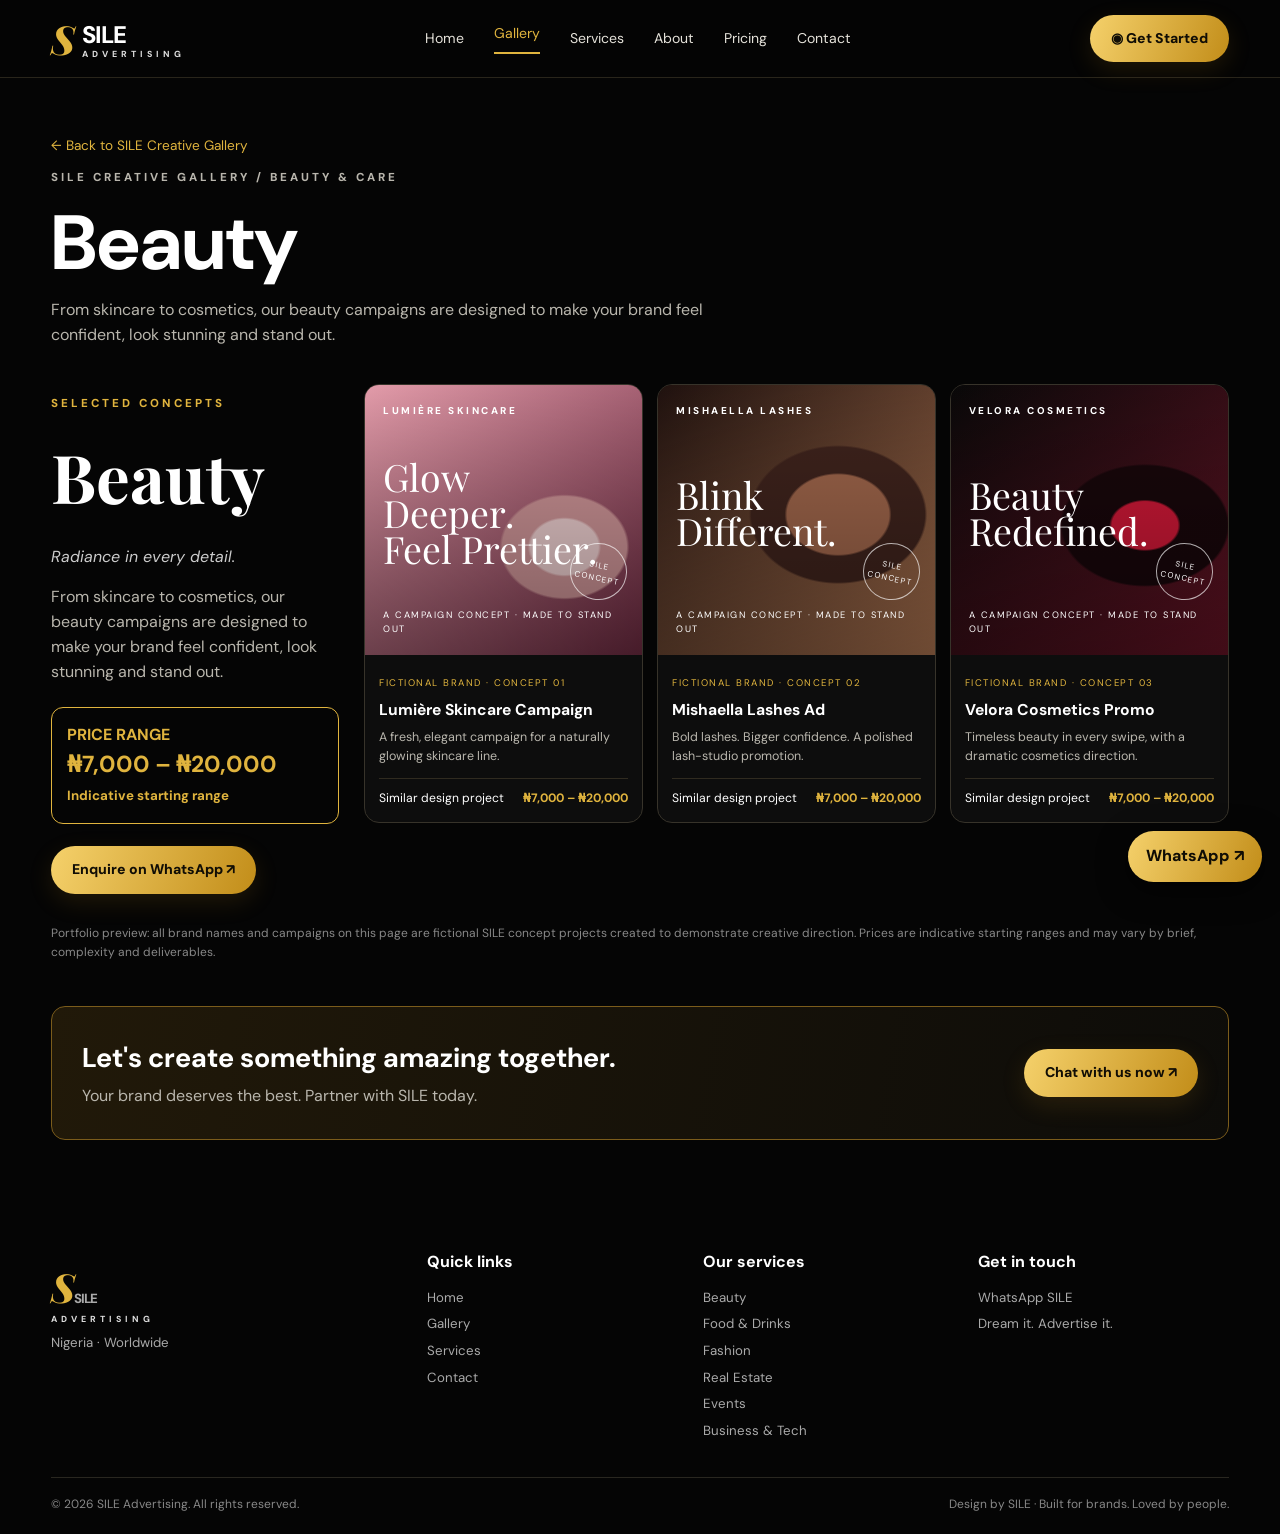
==== commit 67a94ec8: "Add files via upload" ====
--- a/beauty.html
+++ b/beauty.html
@@ -1 +1 @@
-<!doctype html><html lang="en"><head><meta charset="utf-8"><meta name="viewport" content="width=device-width,initial-scale=1"><meta name="description" content="Explore SILE Advertising Beauty sample concepts."><title>Beauty | SILE Advertising</title><link rel="stylesheet" href="styles.css"></head><body><header><div class="wrap nav"><a class="logo" href="index.html">SILE<small>ADVERTISING</small></a><nav class="links" id="navlinks"><a class="" href="index.html">Home</a><a class="active" href="index.html#gallery">Gallery</a><a class="" href="index.html#services">Services</a><a class="" href="index.html#about">About</a><a class="" href="index.html#contact">Contact</a></nav><a class="btn" href="https://wa.me/2348127817057?text=Hello%20SILE%20Advertising%2C%20I%27d%20like%20to%20discuss%20a%20project.">Get Started ↗</a><button class="menu" onclick="document.getElementById('navlinks').classList.toggle('open')">☰</button></div></header><main class="wrap"><section class="hero" style="min-height:330px;padding:65px 0"><div><div class="eyebrow">SILE CREATIVE GALLERY / Beauty</div><h1>Beauty<br><em>Radiance in every detail.</em></h1><p>Beauty campaigns for skincare, lashes and cosmetics — each concept has its own visual direction.</p><div class="pricebox">Typical project range<br><b>₦7,000 – ₦20,000</b></div><br><a class="btn" href="https://wa.me/2348127817057?text=Hello%20SILE%2C%20I%27m%20interested%20in%20a%20Beauty design.">Enquire on WhatsApp ↗</a></div><div class="hero-art"><strong>Beauty</strong><span>DREAM · DESIGN · DELIVER</span></div></section><section class="section"><div class="section-head"><div><div class="eyebrow">OUR WORK</div><h2>Campaign concepts</h2><p class="muted">Every sample below is a different fictional brand and a different creative direction.</p></div><a class="btn outline" href="index.html#gallery">← All categories</a></div><div class="work-grid"><article class="work-card"><div class="poster beauty1"><div><div class="brand">LUMIÈRE</div><h3>GLOW DEEPER. FEEL PRETTIER.</h3><p>HYDRATING SERUM CAMPAIGN</p></div><div class="product">✧</div><div class="fine">SILE SAMPLE CONCEPT · 2026</div></div><div class="card-info"><h4>Lumière — Campaign Concept</h4><p>A soft skincare launch with blush tones, botanical details and a clean product-led layout.</p><span class="tag">FICTIONAL BRAND · SAMPLE WORK</span></div></article><article class="work-card"><div class="poster beauty2"><div><div class="brand">MISHAELLA LASHES</div><h3>BLINK DIFFERENT.</h3><p>LUXURY LASH CAMPAIGN</p></div><div class="product">◉</div><div class="fine">SILE SAMPLE CONCEPT · 2026</div></div><div class="card-info"><h4>Mishaella Lashes — Campaign Concept</h4><p>A dramatic editorial lash advert with a dark plum palette and close-up beauty styling.</p><span class="tag">FICTIONAL BRAND · SAMPLE WORK</span></div></article><article class="work-card"><div class="poster beauty3"><div><div class="brand">VELORA COSMETICS</div><h3>BEAUTY, REDEFINED.</h3><p>LIP COLOUR CAMPAIGN</p></div><div class="product">♢</div><div class="fine">SILE SAMPLE CONCEPT · 2026</div></div><div class="card-info"><h4>Velora Cosmetics — Campaign Concept</h4><p>A warm, bold lipstick promotion built around rich colour and premium packaging.</p><span class="tag">FICTIONAL BRAND · SAMPLE WORK</span></div></article></div></section><section class="cta"><div><h2>Have a brand in this industry?</h2><p class="muted">Let's create something original for your business.</p></div><a class="btn" href="https://wa.me/2348127817057">Chat with SILE ↗</a></section></main><footer><div class="wrap foot"><div><b style="color:#d7b56d;letter-spacing:3px">SILE ADVERTISING</b><br><br>Nigeria · Serving worldwide</div><div>Dream it. Advertise it.<br>© 2026 SILE Advertising. All rights reserved.</div><div><a href="https://wa.me/2348127817057">WhatsApp: 08127817057</a></div></div></footer><script src="script.js"></script></body></html>+<!doctype html><html lang="en"><head><meta charset="utf-8"><meta name="viewport" content="width=device-width,initial-scale=1"><meta name="description" content="Explore SILE Advertising Beauty creative concepts and request a quote."><meta name="theme-color" content="#050505"><title>Beauty Portfolio | SILE Advertising</title><link rel="stylesheet" href="styles.css"></head><body><header><div class="wrap nav"><a class="logo" href="index.html"><span class="logo-mark">S</span><span>SILE<small>ADVERTISING</small></span></a><button class="hamb" aria-label="Toggle menu" aria-expanded="false">☰</button><nav class="navlinks"><a href="index.html">Home</a><a class="active" href="index.html#gallery">Gallery</a><a href="index.html#services">Services</a><a href="index.html#about">About</a><a href="index.html#pricing">Pricing</a><a href="index.html#contact">Contact</a></nav><a class="nav-cta" href="https://wa.me/2348127817057?text=Hello%20SILE%20Advertising">◉ Get Started</a></div></header><main><section class="subhero wrap"><a class="back" href="index.html#gallery">← Back to SILE Creative Gallery</a><p class="eyebrow">SILE Creative Gallery / Beauty & Care</p><h1>Beauty</h1><p>From skincare to cosmetics, our beauty campaigns are designed to make your brand feel confident, look stunning and stand out.</p></section><section class="wrap"><div class="work-layout"><aside class="work-intro"><p class="eyebrow">Selected concepts</p><h2>Beauty</h2><p class="tagline">Radiance in every detail.</p><p class="muted">From skincare to cosmetics, our beauty campaigns are designed to make your brand feel confident, look stunning and stand out.</p><div class="pricebox">PRICE RANGE<strong>₦7,000 – ₦20,000</strong><small>Indicative starting range</small></div><a class="btn" href="https://wa.me/2348127817057?text=Hello%20SILE%20Advertising%2C%20I%20need%20a%20Beauty%20design%20quote.">Enquire on WhatsApp ↗</a></aside><div class="work-grid"><article class="work-card"><div class="poster beauty1"><div class="poster-brand">LUMIÈRE SKINCARE</div><div class="poster-title">Glow Deeper.<br>Feel Prettier.</div><div class="poster-seal">SILE<br>CONCEPT</div><div class="poster-foot">A campaign concept · made to stand out</div></div><div class="card-copy"><span class="label">Fictional brand · concept 01</span><h3>Lumière Skincare Campaign</h3><p>A fresh, elegant campaign for a naturally glowing skincare line.</p><div class="card-price"><span>Similar design project</span><b>₦7,000 – ₦20,000</b></div></div></article><article class="work-card"><div class="poster beauty2"><div class="poster-brand">MISHAELLA LASHES</div><div class="poster-title">Blink<br>Different.</div><div class="poster-seal">SILE<br>CONCEPT</div><div class="poster-foot">A campaign concept · made to stand out</div></div><div class="card-copy"><span class="label">Fictional brand · concept 02</span><h3>Mishaella Lashes Ad</h3><p>Bold lashes. Bigger confidence. A polished lash-studio promotion.</p><div class="card-price"><span>Similar design project</span><b>₦7,000 – ₦20,000</b></div></div></article><article class="work-card"><div class="poster beauty3"><div class="poster-brand">VELORA COSMETICS</div><div class="poster-title">Beauty<br>Redefined.</div><div class="poster-seal">SILE<br>CONCEPT</div><div class="poster-foot">A campaign concept · made to stand out</div></div><div class="card-copy"><span class="label">Fictional brand · concept 03</span><h3>Velora Cosmetics Promo</h3><p>Timeless beauty in every swipe, with a dramatic cosmetics direction.</p><div class="card-price"><span>Similar design project</span><b>₦7,000 – ₦20,000</b></div></div></article></div></div><p class="disclaimer muted" style="font-size:.75rem;margin:30px 0 45px">Portfolio preview: all brand names and campaigns on this page are fictional SILE concept projects created to demonstrate creative direction. Prices are indicative starting ranges and may vary by brief, complexity and deliverables.</p><div class="cta-band page-cta"><div><h2>Let's create something amazing together.</h2><p>Your brand deserves the best. Partner with SILE today.</p></div><a class="btn" href="https://wa.me/2348127817057?text=Hello%20SILE%20Advertising%2C%20I%20saw%20your%20Beauty%20gallery.">Chat with us now ↗</a></div></section></main><footer><div class="wrap"><div class="footer-grid"><div><a class="logo" href="index.html"><span class="logo-mark">S</span><span>SILE<small>ADVERTISING</small></span></a><p>Nigeria · Worldwide</p></div><div><h4>Quick links</h4><a href="index.html">Home</a><a href="index.html#gallery">Gallery</a><a href="index.html#services">Services</a><a href="index.html#contact">Contact</a></div><div><h4>Our services</h4><a href="beauty.html">Beauty</a><a href="food.html">Food & Drinks</a><a href="fashion.html">Fashion</a><a href="real-estate.html">Real Estate</a><a href="events.html">Events</a><a href="business-tech.html">Business & Tech</a></div><div><h4>Get in touch</h4><a href="https://wa.me/2348127817057">WhatsApp SILE</a><p>Dream it. Advertise it.</p></div></div><div class="copyright"><span>© <span data-year></span> SILE Advertising. All rights reserved.</span><span>Design by SILE · Built for brands. Loved by people.</span></div></div></footer><a class="wa-float" href="https://wa.me/2348127817057?text=Hello%20SILE%20Advertising">WhatsApp ↗</a><script src="script.js"></script></body></html>
--- a/styles.css
+++ b/styles.css
@@ -1,18 +1,16 @@
-
-@import url('https://fonts.googleapis.com/css2?family=DM+Sans:wght@400;500;600;700&family=Playfair+Display:wght@600;700&display=swap');
-:root{--gold:#d7b56d;--bg:#080808;--panel:#121212;--muted:#aaa;--white:#f8f6f0}
-*{box-sizing:border-box}html{scroll-behavior:smooth}body{margin:0;background:var(--bg);color:var(--white);font-family:'DM Sans',Arial,sans-serif}a{color:inherit;text-decoration:none}.wrap{width:min(1160px,92%);margin:auto}
-header{position:sticky;top:0;z-index:20;background:#080808ed;border-bottom:1px solid #28231a;backdrop-filter:blur(14px)}
-.nav{height:76px;display:flex;align-items:center;justify-content:space-between;gap:20px}.logo{font-weight:800;letter-spacing:3px;font-size:22px}.logo small{display:block;color:var(--gold);font-size:9px;letter-spacing:5px;margin-top:2px}.links{display:flex;gap:25px;color:#d2d0ca;font-size:13px}.links a:hover,.links .active{color:var(--gold)}.btn{display:inline-flex;align-items:center;justify-content:center;background:var(--gold);color:#15110a;padding:13px 20px;border-radius:4px;font-weight:700;font-size:13px;border:0}.btn.outline{background:transparent;color:var(--gold);border:1px solid #806a3f}.menu{display:none;background:none;color:white;border:1px solid #444;padding:8px}
-.hero{padding:86px 0 70px;display:grid;grid-template-columns:1.05fr .95fr;gap:55px;align-items:center;min-height:510px}.eyebrow{color:var(--gold);font-size:11px;letter-spacing:4px;text-transform:uppercase}.hero h1{font-family:'Playfair Display',serif;font-size:clamp(43px,6vw,76px);line-height:1.03;margin:20px 0}.hero h1 em{color:var(--gold);font-style:normal}.hero p{color:#b8b5ae;line-height:1.8;max-width:520px}.hero-art{min-height:360px;border:1px solid #54452b;border-radius:8px;background:radial-gradient(ellipse at 70% 25%,#72562b 0,transparent 35%),linear-gradient(140deg,#252018,#090909 65%);display:flex;align-items:center;justify-content:center;position:relative;overflow:hidden}.hero-art:before{content:"";position:absolute;width:280px;height:280px;border:1px solid #b99754;border-radius:50%;box-shadow:0 0 80px #a77d3029}.hero-art strong{font-family:'Playfair Display';font-size:clamp(48px,7vw,90px);color:#e5c985;z-index:1;text-shadow:0 10px 40px #000}.hero-art span{position:absolute;bottom:30px;letter-spacing:5px;font-size:10px;color:#ddd}
-.section{padding:64px 0}.section-head{display:flex;justify-content:space-between;align-items:end;gap:20px;margin-bottom:28px}.section h2{font:600 clamp(30px,4vw,46px) 'Playfair Display';margin:9px 0}.muted{color:var(--muted);line-height:1.7}.category-grid{display:grid;grid-template-columns:repeat(3,1fr);gap:16px}.category{padding:25px;background:linear-gradient(145deg,#171717,#0d0d0d);border:1px solid #302a1e;border-radius:7px;transition:.2s}.category:hover{transform:translateY(-4px);border-color:var(--gold)}.category .num{color:var(--gold);font-size:11px;letter-spacing:2px}.category h3{font:600 24px 'Playfair Display';margin:18px 0 8px}.category p{color:#aaa;font-size:13px;line-height:1.6}.arrow{color:var(--gold);font-size:20px}
-.work-grid{display:grid;grid-template-columns:repeat(3,1fr);gap:22px}.work-card{background:#111;border:1px solid #29251e;border-radius:7px;overflow:hidden}.poster{height:330px;padding:22px;position:relative;overflow:hidden;display:flex;flex-direction:column;justify-content:space-between;color:#17130e}.poster .brand{font-size:11px;letter-spacing:4px;font-weight:800}.poster h3{font:700 37px 'Playfair Display';line-height:1.02;margin:12px 0}.poster p{font-size:11px;letter-spacing:1px;max-width:180px;line-height:1.6}.poster .product{align-self:flex-end;font-size:60px;filter:drop-shadow(0 12px 10px #0005)}.poster .fine{font-size:9px;letter-spacing:2px}.poster.beauty1{background:radial-gradient(circle at 70% 52%,#f8d7d1 0 13%,transparent 14%),linear-gradient(135deg,#f6b5b8,#f8e9df)}.poster.beauty2{background:linear-gradient(145deg,#171116,#51283d);color:#ffe7ed}.poster.beauty3{background:linear-gradient(135deg,#f2d8b5,#a34b36);color:#29130e}
-.poster.food1{background:radial-gradient(circle at 72% 55%,#f8b64e 0 20%,#a64019 21% 29%,transparent 30%),linear-gradient(140deg,#32190d,#d66b24);color:#fff1d7}.poster.food2{background:linear-gradient(145deg,#e8e0c5,#7d9a62);color:#1b2817}.poster.food3{background:radial-gradient(circle at 70% 60%,#f7dca4 0 22%,transparent 23%),linear-gradient(140deg,#47291d,#17100c);color:#fff0d2}
-.poster.fashion1{background:linear-gradient(130deg,#d8c8b8,#725a4e);color:#211713}.poster.fashion2{background:linear-gradient(145deg,#161616,#4b4b4b);color:#f5eee3}.poster.fashion3{background:linear-gradient(130deg,#e8c7ce,#8c4b60);color:#311b24}
-.poster.real1{background:linear-gradient(140deg,#d5c5a5,#546b66);color:#132522}.poster.real2{background:linear-gradient(140deg,#d7d8d1,#778b9b);color:#17232a}.poster.real3{background:linear-gradient(140deg,#302c29,#b48a54);color:#fff0d4}
-.poster.events1{background:radial-gradient(circle at 50% 45%,#f6d78d,#a65c7a 30%,#25152d 70%);color:#fff4dc}.poster.events2{background:linear-gradient(145deg,#101c30,#4e7c87);color:#f5e9d2}.poster.events3{background:linear-gradient(145deg,#f3d5a8,#a34e38);color:#321b13}
-.poster.tech1{background:radial-gradient(circle at 70% 55%,#42d9ce,#193d55 28%,#101322 70%);color:#e5fffb}.poster.tech2{background:linear-gradient(145deg,#d6d8e7,#7886a8);color:#171b2b}.poster.tech3{background:linear-gradient(145deg,#151515,#66502c);color:#fff0c8}
-.card-info{padding:17px}.card-info h4{margin:0 0 7px;font-size:16px}.card-info p{margin:0;color:#aaa;font-size:12px;line-height:1.6}.tag{display:inline-block;margin-top:12px;color:var(--gold);font-size:11px;letter-spacing:1px}
-.cta{margin:45px 0 75px;padding:36px;border:1px solid #66512c;border-radius:8px;background:linear-gradient(100deg,#17130d,#111);display:flex;justify-content:space-between;align-items:center;gap:25px}.cta h2{font:600 30px 'Playfair Display';margin:0 0 8px}.pricebox{border:1px solid #6b5734;padding:18px;margin:22px 0;display:inline-block;color:var(--gold)}footer{border-top:1px solid #29251e;padding:35px 0;color:#aaa;font-size:12px}.foot{display:flex;justify-content:space-between;gap:20px;flex-wrap:wrap}
-@media(max-width:760px){.links{display:none;position:absolute;top:76px;left:0;right:0;background:#090909;padding:22px;flex-direction:column}.links.open{display:flex}.menu{display:block}.nav>.btn{display:none}.hero{grid-template-columns:1fr;padding:55px 0}.hero-art{min-height:260px}.category-grid,.work-grid{grid-template-columns:1fr 1fr}.poster{height:280px}.cta{align-items:flex-start;flex-direction:column}.section-head{align-items:flex-start;flex-direction:column}}
-@media(max-width:480px){.category-grid,.work-grid{grid-template-columns:1fr}.poster{height:340px}.hero h1{font-size:46px}}
+@import url('https://fonts.googleapis.com/css2?family=DM+Sans:wght@400;500;600;700;800&family=Playfair+Display:ital,wght@0,600;0,700;1,600;1,700&display=swap');
+:root{--bg:#050505;--panel:#101010;--gold:#e0b43e;--gold2:#f4d477;--white:#fff;--muted:#b9b6ad;--line:#292720}
+*{box-sizing:border-box}html{scroll-behavior:smooth}body{margin:0;background:var(--bg);color:var(--white);font-family:'DM Sans',Arial,sans-serif;line-height:1.55}a{color:inherit;text-decoration:none}img{max-width:100%;display:block}.wrap{width:min(1180px,92%);margin:auto}
+header{height:78px;position:sticky;top:0;z-index:50;background:#050505ed;backdrop-filter:blur(14px);border-bottom:1px solid #29251b}.nav{height:100%;display:flex;align-items:center;justify-content:space-between;gap:25px}.logo{font-size:1.5rem;font-weight:800;letter-spacing:-1px;display:flex;align-items:center;gap:8px}.logo-mark{font-family:'Playfair Display',serif;color:var(--gold);font-size:2.5rem;font-style:italic}.logo small{display:block;font-size:.55rem;letter-spacing:4px;color:#ddd;margin-top:-5px}.navlinks{display:flex;align-items:center;gap:30px}.navlinks a{font-size:.88rem;color:#e5e2da}.navlinks a:hover,.navlinks a.active{color:var(--gold)}.navlinks a.active{border-bottom:2px solid var(--gold);padding-bottom:8px}.nav-cta,.btn{display:inline-flex;align-items:center;justify-content:center;gap:9px;background:linear-gradient(110deg,#f5d16b,#c28d19);color:#100d05;border:0;border-radius:40px;padding:13px 21px;font-weight:800;font-size:.88rem;box-shadow:0 8px 25px #c28d1925}.hamb{display:none;background:none;border:0;color:white;font-size:1.7rem}
+.hero{min-height:540px;display:grid;grid-template-columns:1.05fr .95fr;align-items:center;gap:35px;padding:55px 0 42px;position:relative}.hero:after{content:"";position:absolute;left:-20vw;right:-20vw;bottom:0;height:1px;background:linear-gradient(90deg,transparent,var(--gold),transparent)}.eyebrow{color:var(--gold);font-size:.72rem;font-weight:800;letter-spacing:3px;text-transform:uppercase}.hero h1{font-size:clamp(3rem,6.5vw,6rem);line-height:.98;letter-spacing:-3px;margin:20px 0}.hero h1 em{font-family:'Playfair Display',serif;color:var(--gold);font-weight:700}.hero p{max-width:560px;color:#d0cdc5;font-size:1.02rem}.hero-actions{display:flex;gap:12px;flex-wrap:wrap;margin-top:28px}.btn.secondary{background:transparent;color:white;border:1px solid #78632c;box-shadow:none}.hero-visual{min-height:400px;position:relative;display:grid;place-items:center;overflow:hidden;background:radial-gradient(ellipse at 50% 48%,#6b4a1c 0,#24190b 33%,#090909 68%);border:1px solid #71551e;border-radius:4px}.hero-visual:before,.hero-visual:after{content:"";position:absolute;width:380px;height:380px;border:1px solid #e0b43e88;border-radius:50%;transform:rotate(-25deg) scaleX(1.4)}.hero-visual:after{width:450px;height:450px;border-color:#e0b43e33}.hero-sigil{font-family:'Playfair Display',serif;font-size:15rem;color:#f0ce70;text-shadow:0 10px 60px #000;z-index:1}.hero-caption{position:absolute;bottom:22px;left:24px;right:24px;display:flex;justify-content:space-between;font-size:.65rem;letter-spacing:2px;color:#f5df9e;z-index:2}.section{padding:75px 0;border-bottom:1px solid var(--line)}.section-head{max-width:700px;margin-bottom:30px}.section h2{font-size:clamp(2rem,4vw,3.4rem);letter-spacing:-1.5px;line-height:1.1;margin:10px 0}.muted{color:var(--muted)}.category-grid{display:grid;grid-template-columns:repeat(6,1fr);gap:12px}.category{min-height:130px;padding:18px 13px;border:1px solid #393124;border-radius:15px;background:linear-gradient(145deg,#14120e,#090909);display:flex;flex-direction:column;justify-content:space-between;transition:.25s}.category:hover{border-color:var(--gold);transform:translateY(-4px);background:linear-gradient(145deg,#29200d,#090909)}.cat-icon{font-size:1.7rem;color:var(--gold)}.category strong{font-size:.87rem}.category small{color:var(--gold);font-size:.7rem}.work-layout{display:grid;grid-template-columns:.75fr 2.25fr;gap:25px;align-items:start}.work-intro h2{font-family:'Playfair Display',serif;font-size:4.2rem;margin:0}.work-intro .tagline{font-style:italic;color:#ccc}.pricebox{border:1px solid var(--gold);padding:15px;border-radius:12px;margin:22px 0;color:var(--gold);font-weight:700}.pricebox strong{display:block;font-size:1.45rem}.work-grid{display:grid;grid-template-columns:repeat(3,1fr);gap:14px}.work-card{border:1px solid #37332a;border-radius:15px;overflow:hidden;background:#0d0d0d;transition:.25s}.work-card:hover{transform:translateY(-5px);border-color:#b68c2d}.poster{height:270px;padding:18px;position:relative;overflow:hidden;display:flex;flex-direction:column;justify-content:space-between;color:#fff}.poster:after{content:"";position:absolute;inset:0;background:linear-gradient(180deg,#0001,#0006);pointer-events:none}.poster>*{position:relative;z-index:1}.poster-brand{font-size:.62rem;letter-spacing:2.5px;font-weight:800}.poster-title{font-family:'Playfair Display',serif;font-size:2.35rem;line-height:.95;max-width:220px}.poster-foot{font-size:.58rem;letter-spacing:1.5px;text-transform:uppercase}.poster-seal{position:absolute;right:15px;bottom:55px;border:1px solid #ffffffa8;border-radius:50%;width:57px;height:57px;display:grid;place-items:center;text-align:center;font-size:.5rem;letter-spacing:1px;transform:rotate(12deg)}
+.beauty1{background:radial-gradient(ellipse at 72% 60%,#f6d6d7 0 12%,#d69a9d 13% 22%,transparent 23%),linear-gradient(135deg,#f3a7b6,#742d45)}.beauty2{background:radial-gradient(ellipse at 65% 48%,#a66a4e 0 20%,#42251e 21% 34%,transparent 35%),linear-gradient(140deg,#21120f,#b77b55)}.beauty3{background:radial-gradient(ellipse at 70% 52%,#d71939 0 12%,#19070b 13% 30%,transparent 31%),linear-gradient(140deg,#090909,#6c1427)}
+.food1{background:radial-gradient(circle at 68% 55%,#e8a33d 0 16%,#8b3c12 17% 27%,transparent 28%),linear-gradient(140deg,#2a160c,#a4511b)}.food2{background:radial-gradient(ellipse at 65% 55%,#f1d17a 0 17%,#8b4820 18% 28%,transparent 29%),linear-gradient(140deg,#19100a,#73401e)}.food3{background:radial-gradient(ellipse at 70% 52%,#a6c87c 0 15%,#47734a 16% 27%,transparent 28%),linear-gradient(140deg,#0c2119,#315d42)}
+.fashion1{background:linear-gradient(130deg,#211a20,#a58b82 52%,#171214)}.fashion2{background:linear-gradient(130deg,#1c1c1c,#a48b68 52%,#27211c)}.fashion3{background:linear-gradient(130deg,#1c1c22,#414c66 52%,#090a0e)}
+.property1{background:linear-gradient(130deg,#13231d,#7b947d 52%,#101612)}.property2{background:linear-gradient(130deg,#252b30,#b0a18a 52%,#101010)}.property3{background:linear-gradient(130deg,#1b2528,#697d85 52%,#111)}
+.events1{background:radial-gradient(circle at 70% 35%,#d7b35a,#402a0d 45%,#090909)}.events2{background:linear-gradient(130deg,#2a111c,#a44d65 55%,#100c11)}.events3{background:radial-gradient(circle at 65% 40%,#d2a04d,#4a1e28 45%,#080808)}
+.tech1{background:radial-gradient(circle at 70% 40%,#7398b8,#19283d 45%,#070b12)}.tech2{background:linear-gradient(130deg,#101b27,#637b8e 52%,#080b10)}.tech3{background:radial-gradient(circle at 65% 50%,#c2a64e,#26313c 40%,#090a0c)}
+.card-copy{padding:14px}.card-copy .label{font-size:.6rem;color:var(--gold);letter-spacing:1.5px;text-transform:uppercase}.card-copy h3{font-size:.98rem;margin:5px 0}.card-copy p{font-size:.78rem;color:var(--muted);margin:0}.card-price{display:flex;justify-content:space-between;align-items:center;border-top:1px solid #302b20;margin-top:12px;padding-top:10px;font-size:.76rem}.card-price b{color:var(--gold)}
+.about-grid{display:grid;grid-template-columns:1fr 1fr;gap:45px}.feature-list{display:grid;grid-template-columns:1fr 1fr;gap:12px}.feature{border:1px solid var(--line);padding:18px;border-radius:10px}.feature b{color:var(--gold)}.cta-band{padding:30px;border:1px solid #7b5c1b;border-radius:14px;background:linear-gradient(100deg,#211909,#0d0c09);display:flex;justify-content:space-between;align-items:center;gap:20px}.cta-band h2{font-size:1.7rem;margin:0}.cta-band p{margin:5px 0 0;color:var(--muted)}footer{padding:45px 0 20px}.footer-grid{display:grid;grid-template-columns:1.4fr 1fr 1fr 1fr;gap:25px;padding-bottom:30px}.footer-grid h4{margin:0 0 13px}.footer-grid a,.footer-grid p{display:block;color:#aaa;font-size:.83rem;margin:6px 0}.copyright{border-top:1px solid var(--line);padding-top:17px;color:#888;font-size:.75rem;display:flex;justify-content:space-between;gap:15px}.wa-float{position:fixed;right:18px;bottom:18px;z-index:40;background:linear-gradient(110deg,#f5d16b,#c28d19);color:#100d05;border-radius:50px;padding:13px 18px;font-weight:800;box-shadow:0 8px 30px #000a}
+.subhero{padding:55px 0 20px}.back{color:var(--gold);font-size:.85rem}.subhero h1{font-size:clamp(2.8rem,6vw,5rem);line-height:1;margin:18px 0 10px}.subhero p{max-width:700px;color:var(--muted)}.portfolio-grid{display:grid;grid-template-columns:repeat(3,1fr);gap:18px;padding:20px 0 55px}.disclaimer{font-size:.74rem;color:#888;margin:0 0 45px}.page-cta{margin:0 0 65px}
+@media(max-width:900px){.category-grid{grid-template-columns:repeat(3,1fr)}.work-layout{grid-template-columns:1fr}.work-intro{max-width:650px}.work-intro h2{font-size:3rem}.hero{grid-template-columns:1fr}.hero-visual{min-height:300px}.hero-sigil{font-size:11rem}.footer-grid{grid-template-columns:1fr 1fr}}
+@media(max-width:600px){header{height:68px}.hamb{display:block}.navlinks{display:none;position:absolute;top:68px;left:0;right:0;padding:20px 5%;background:#090909;flex-direction:column;align-items:flex-start;border-bottom:1px solid var(--line)}.navlinks.open{display:flex}.nav-cta{display:none}.hero{padding-top:40px}.hero h1{letter-spacing:-1.8px}.category-grid{grid-template-columns:repeat(2,1fr)}.work-grid,.portfolio-grid{grid-template-columns:1fr}.poster{height:330px}.about-grid{grid-template-columns:1fr;gap:25px}.cta-band{align-items:flex-start;flex-direction:column}.footer-grid{grid-template-columns:1fr 1fr}.copyright{flex-direction:column}.work-intro h2{font-size:3.4rem}}
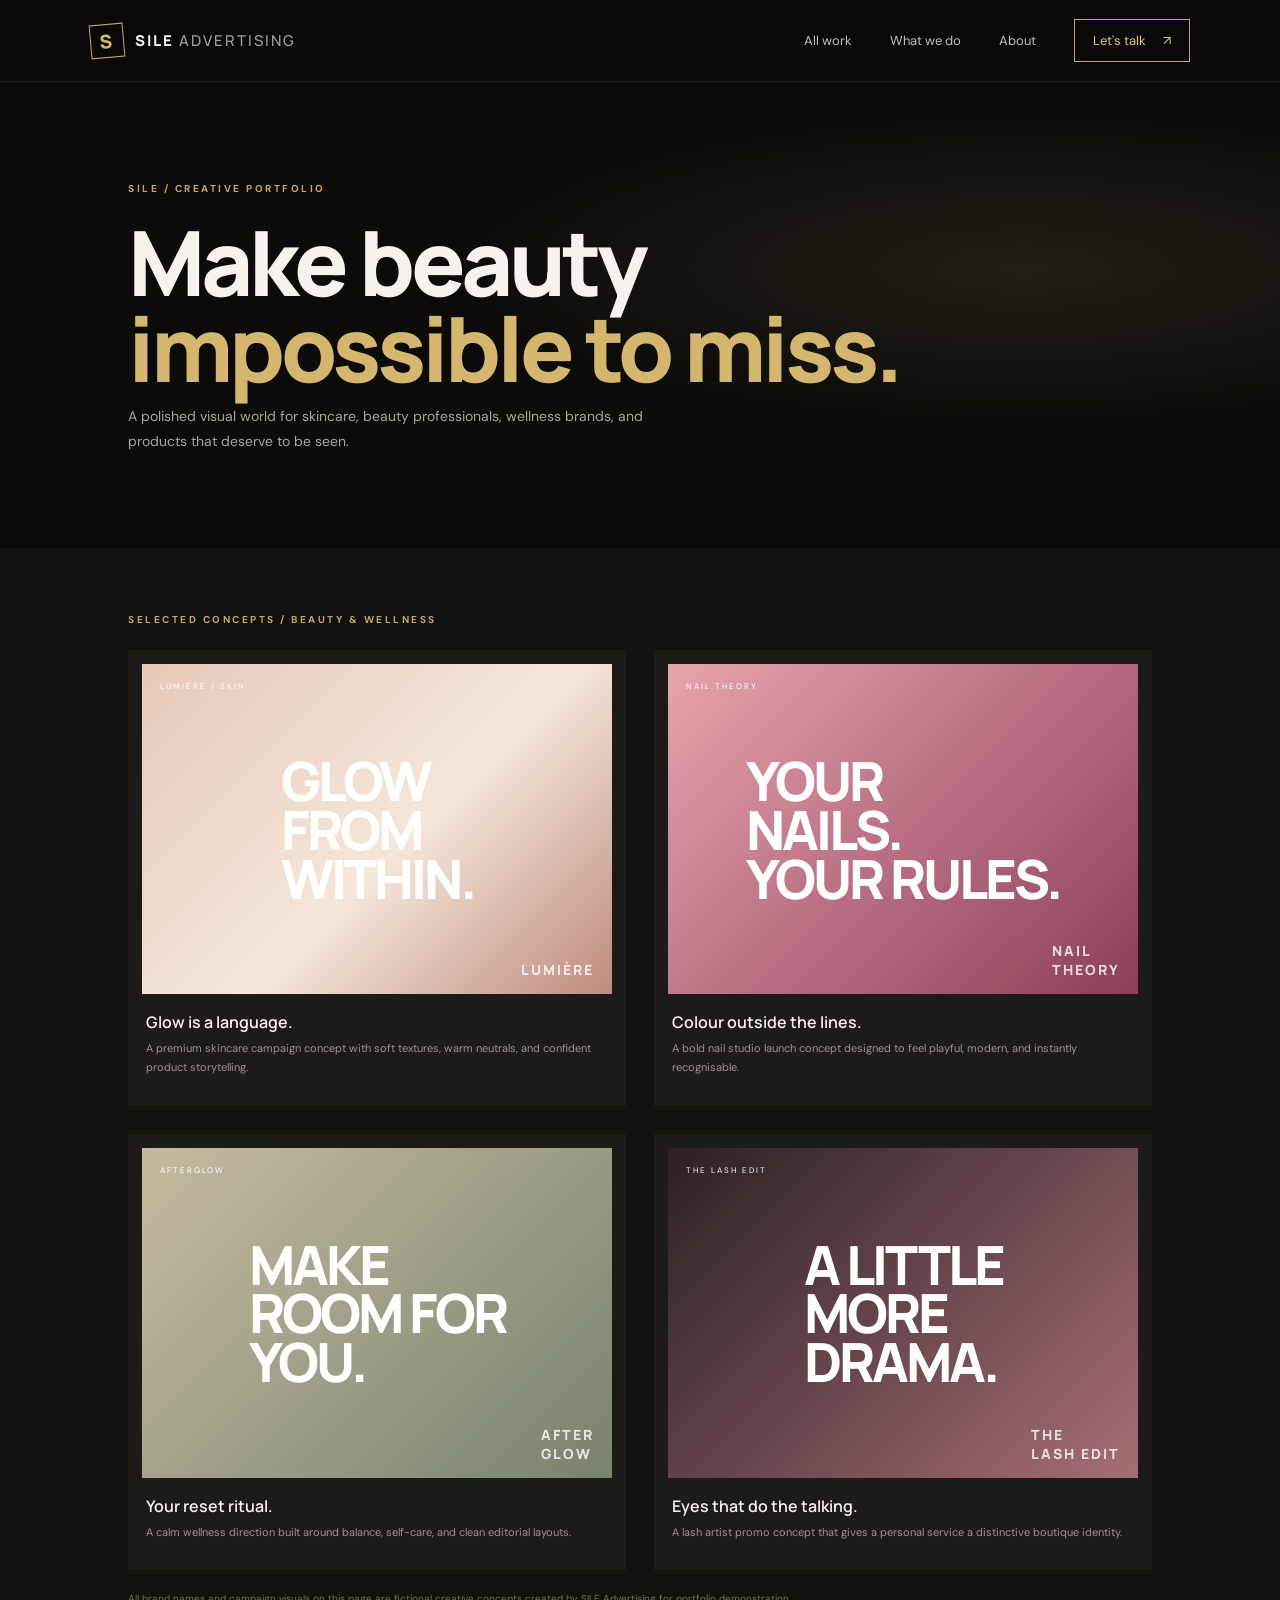
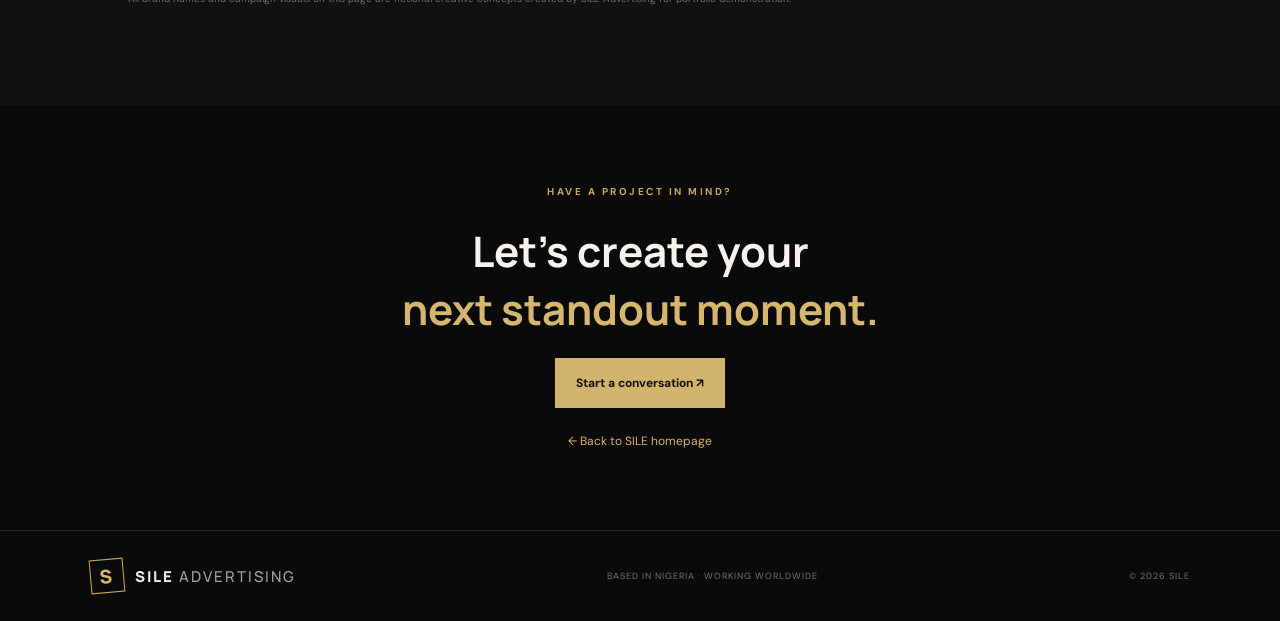
==== commit 3e84cae7: "Add files via upload" ====
--- a/beauty.html
+++ b/beauty.html
@@ -1 +1,3 @@
-<!doctype html><html lang="en"><head><meta charset="utf-8"><meta name="viewport" content="width=device-width,initial-scale=1"><meta name="description" content="Explore SILE Advertising Beauty creative concepts and request a quote."><meta name="theme-color" content="#050505"><title>Beauty Portfolio | SILE Advertising</title><link rel="stylesheet" href="styles.css"></head><body><header><div class="wrap nav"><a class="logo" href="index.html"><span class="logo-mark">S</span><span>SILE<small>ADVERTISING</small></span></a><button class="hamb" aria-label="Toggle menu" aria-expanded="false">☰</button><nav class="navlinks"><a href="index.html">Home</a><a class="active" href="index.html#gallery">Gallery</a><a href="index.html#services">Services</a><a href="index.html#about">About</a><a href="index.html#pricing">Pricing</a><a href="index.html#contact">Contact</a></nav><a class="nav-cta" href="https://wa.me/2348127817057?text=Hello%20SILE%20Advertising">◉ Get Started</a></div></header><main><section class="subhero wrap"><a class="back" href="index.html#gallery">← Back to SILE Creative Gallery</a><p class="eyebrow">SILE Creative Gallery / Beauty & Care</p><h1>Beauty</h1><p>From skincare to cosmetics, our beauty campaigns are designed to make your brand feel confident, look stunning and stand out.</p></section><section class="wrap"><div class="work-layout"><aside class="work-intro"><p class="eyebrow">Selected concepts</p><h2>Beauty</h2><p class="tagline">Radiance in every detail.</p><p class="muted">From skincare to cosmetics, our beauty campaigns are designed to make your brand feel confident, look stunning and stand out.</p><div class="pricebox">PRICE RANGE<strong>₦7,000 – ₦20,000</strong><small>Indicative starting range</small></div><a class="btn" href="https://wa.me/2348127817057?text=Hello%20SILE%20Advertising%2C%20I%20need%20a%20Beauty%20design%20quote.">Enquire on WhatsApp ↗</a></aside><div class="work-grid"><article class="work-card"><div class="poster beauty1"><div class="poster-brand">LUMIÈRE SKINCARE</div><div class="poster-title">Glow Deeper.<br>Feel Prettier.</div><div class="poster-seal">SILE<br>CONCEPT</div><div class="poster-foot">A campaign concept · made to stand out</div></div><div class="card-copy"><span class="label">Fictional brand · concept 01</span><h3>Lumière Skincare Campaign</h3><p>A fresh, elegant campaign for a naturally glowing skincare line.</p><div class="card-price"><span>Similar design project</span><b>₦7,000 – ₦20,000</b></div></div></article><article class="work-card"><div class="poster beauty2"><div class="poster-brand">MISHAELLA LASHES</div><div class="poster-title">Blink<br>Different.</div><div class="poster-seal">SILE<br>CONCEPT</div><div class="poster-foot">A campaign concept · made to stand out</div></div><div class="card-copy"><span class="label">Fictional brand · concept 02</span><h3>Mishaella Lashes Ad</h3><p>Bold lashes. Bigger confidence. A polished lash-studio promotion.</p><div class="card-price"><span>Similar design project</span><b>₦7,000 – ₦20,000</b></div></div></article><article class="work-card"><div class="poster beauty3"><div class="poster-brand">VELORA COSMETICS</div><div class="poster-title">Beauty<br>Redefined.</div><div class="poster-seal">SILE<br>CONCEPT</div><div class="poster-foot">A campaign concept · made to stand out</div></div><div class="card-copy"><span class="label">Fictional brand · concept 03</span><h3>Velora Cosmetics Promo</h3><p>Timeless beauty in every swipe, with a dramatic cosmetics direction.</p><div class="card-price"><span>Similar design project</span><b>₦7,000 – ₦20,000</b></div></div></article></div></div><p class="disclaimer muted" style="font-size:.75rem;margin:30px 0 45px">Portfolio preview: all brand names and campaigns on this page are fictional SILE concept projects created to demonstrate creative direction. Prices are indicative starting ranges and may vary by brief, complexity and deliverables.</p><div class="cta-band page-cta"><div><h2>Let's create something amazing together.</h2><p>Your brand deserves the best. Partner with SILE today.</p></div><a class="btn" href="https://wa.me/2348127817057?text=Hello%20SILE%20Advertising%2C%20I%20saw%20your%20Beauty%20gallery.">Chat with us now ↗</a></div></section></main><footer><div class="wrap"><div class="footer-grid"><div><a class="logo" href="index.html"><span class="logo-mark">S</span><span>SILE<small>ADVERTISING</small></span></a><p>Nigeria · Worldwide</p></div><div><h4>Quick links</h4><a href="index.html">Home</a><a href="index.html#gallery">Gallery</a><a href="index.html#services">Services</a><a href="index.html#contact">Contact</a></div><div><h4>Our services</h4><a href="beauty.html">Beauty</a><a href="food.html">Food & Drinks</a><a href="fashion.html">Fashion</a><a href="real-estate.html">Real Estate</a><a href="events.html">Events</a><a href="business-tech.html">Business & Tech</a></div><div><h4>Get in touch</h4><a href="https://wa.me/2348127817057">WhatsApp SILE</a><p>Dream it. Advertise it.</p></div></div><div class="copyright"><span>© <span data-year></span> SILE Advertising. All rights reserved.</span><span>Design by SILE · Built for brands. Loved by people.</span></div></div></footer><a class="wa-float" href="https://wa.me/2348127817057?text=Hello%20SILE%20Advertising">WhatsApp ↗</a><script src="script.js"></script></body></html>+<!DOCTYPE html><html lang="en"><head><meta charset="UTF-8"><meta name="viewport" content="width=device-width, initial-scale=1"><meta name="description" content="SILE Advertising Beauty & wellness creative portfolio concepts."><meta name="theme-color" content="#090909"><title>Beauty & wellness — SILE Advertising</title><link rel="preconnect" href="https://fonts.googleapis.com"><link rel="preconnect" href="https://fonts.gstatic.com" crossorigin><link href="https://fonts.googleapis.com/css2?family=DM+Sans:wght@400;500;600;700&family=Manrope:wght@400;500;600;700;800&display=swap" rel="stylesheet"><link rel="stylesheet" href="styles.css"></head><body>
+<header class="site-header"><a class="brand" href="index.html"><span class="brand-mark">S</span><span>SILE<span class="brand-light"> ADVERTISING</span></span></a><button class="menu-toggle" aria-label="Open menu" aria-expanded="false"><span></span><span></span></button><nav class="main-nav"><a href="index.html#work">All work</a><a href="index.html#services">What we do</a><a href="index.html#about">About</a><a href="https://wa.me/2348127817057?text=Hello%20SILE%20Advertising%2C%20I%27d%20like%20to%20discuss%20a%20project." class="nav-cta">Let's talk <span>↗</span></a></nav></header>
+<main><section class="detail-hero"><p class="eyebrow">SILE / CREATIVE PORTFOLIO</p><h1>Make beauty<br><em>impossible to miss.</em></h1><p>A polished visual world for skincare, beauty professionals, wellness brands, and products that deserve to be seen.</p></section><section class="detail-work"><p class="eyebrow">SELECTED CONCEPTS / BEAUTY & WELLNESS</p><div class="detail-grid"><article class="concept-card"><div class="concept-art" style="background:linear-gradient(135deg,#e6c9b9,#f5e7da 55%,#bd8b7d);color:#fff"><span class="concept-tag">LUMIÈRE / SKIN</span><div class="big-type">GLOW<br>FROM<br>WITHIN.</div><div style="position:absolute;right:18px;bottom:15px;font:800 14px Manrope;letter-spacing:2px;opacity:.8">LUMIÈRE</div></div><h3>Glow is a language.</h3><p>A premium skincare campaign concept with soft textures, warm neutrals, and confident product storytelling.</p></article><article class="concept-card"><div class="concept-art" style="background:linear-gradient(135deg,#e6a4ad,#8c3e58);color:#fff"><span class="concept-tag">NAIL THEORY</span><div class="big-type">YOUR<br>NAILS.<br>YOUR RULES.</div><div style="position:absolute;right:18px;bottom:15px;font:800 14px Manrope;letter-spacing:2px;opacity:.8">NAIL<br>THEORY</div></div><h3>Colour outside the lines.</h3><p>A bold nail studio launch concept designed to feel playful, modern, and instantly recognisable.</p></article><article class="concept-card"><div class="concept-art" style="background:linear-gradient(135deg,#c5bba0,#78836e);color:#fff"><span class="concept-tag">AFTERGLOW</span><div class="big-type">MAKE<br>ROOM FOR<br>YOU.</div><div style="position:absolute;right:18px;bottom:15px;font:800 14px Manrope;letter-spacing:2px;opacity:.8">AFTER<br>GLOW</div></div><h3>Your reset ritual.</h3><p>A calm wellness direction built around balance, self-care, and clean editorial layouts.</p></article><article class="concept-card"><div class="concept-art" style="background:linear-gradient(135deg,#2b2023,#a66e75);color:#fff"><span class="concept-tag">THE LASH EDIT</span><div class="big-type">A LITTLE<br>MORE<br>DRAMA.</div><div style="position:absolute;right:18px;bottom:15px;font:800 14px Manrope;letter-spacing:2px;opacity:.8">THE<br>LASH EDIT</div></div><h3>Eyes that do the talking.</h3><p>A lash artist promo concept that gives a personal service a distinctive boutique identity.</p></article></div><p class="concept-note">All brand names and campaign visuals on this page are fictional creative concepts created by SILE Advertising for portfolio demonstration.</p></section><section class="detail-cta"><p class="eyebrow">HAVE A PROJECT IN MIND?</p><h2>Let's create your<br><em>next standout moment.</em></h2><a class="button button-gold" href="https://wa.me/2348127817057?text=Hello%20SILE%20Advertising%2C%20I%27d%20like%20to%20start%20a%20project.">Start a conversation ↗</a><br><a class="back-link" href="index.html">← Back to SILE homepage</a></section></main><footer class="site-footer"><a class="brand" href="index.html"><span class="brand-mark">S</span><span>SILE<span class="brand-light"> ADVERTISING</span></span></a><span>BASED IN NIGERIA · WORKING WORLDWIDE</span><span>© <span id="year"></span> SILE</span></footer><script src="script.js"></script></body></html>
--- a/styles.css
+++ b/styles.css
@@ -1,16 +1,3 @@
-@import url('https://fonts.googleapis.com/css2?family=DM+Sans:wght@400;500;600;700;800&family=Playfair+Display:ital,wght@0,600;0,700;1,600;1,700&display=swap');
-:root{--bg:#050505;--panel:#101010;--gold:#e0b43e;--gold2:#f4d477;--white:#fff;--muted:#b9b6ad;--line:#292720}
-*{box-sizing:border-box}html{scroll-behavior:smooth}body{margin:0;background:var(--bg);color:var(--white);font-family:'DM Sans',Arial,sans-serif;line-height:1.55}a{color:inherit;text-decoration:none}img{max-width:100%;display:block}.wrap{width:min(1180px,92%);margin:auto}
-header{height:78px;position:sticky;top:0;z-index:50;background:#050505ed;backdrop-filter:blur(14px);border-bottom:1px solid #29251b}.nav{height:100%;display:flex;align-items:center;justify-content:space-between;gap:25px}.logo{font-size:1.5rem;font-weight:800;letter-spacing:-1px;display:flex;align-items:center;gap:8px}.logo-mark{font-family:'Playfair Display',serif;color:var(--gold);font-size:2.5rem;font-style:italic}.logo small{display:block;font-size:.55rem;letter-spacing:4px;color:#ddd;margin-top:-5px}.navlinks{display:flex;align-items:center;gap:30px}.navlinks a{font-size:.88rem;color:#e5e2da}.navlinks a:hover,.navlinks a.active{color:var(--gold)}.navlinks a.active{border-bottom:2px solid var(--gold);padding-bottom:8px}.nav-cta,.btn{display:inline-flex;align-items:center;justify-content:center;gap:9px;background:linear-gradient(110deg,#f5d16b,#c28d19);color:#100d05;border:0;border-radius:40px;padding:13px 21px;font-weight:800;font-size:.88rem;box-shadow:0 8px 25px #c28d1925}.hamb{display:none;background:none;border:0;color:white;font-size:1.7rem}
-.hero{min-height:540px;display:grid;grid-template-columns:1.05fr .95fr;align-items:center;gap:35px;padding:55px 0 42px;position:relative}.hero:after{content:"";position:absolute;left:-20vw;right:-20vw;bottom:0;height:1px;background:linear-gradient(90deg,transparent,var(--gold),transparent)}.eyebrow{color:var(--gold);font-size:.72rem;font-weight:800;letter-spacing:3px;text-transform:uppercase}.hero h1{font-size:clamp(3rem,6.5vw,6rem);line-height:.98;letter-spacing:-3px;margin:20px 0}.hero h1 em{font-family:'Playfair Display',serif;color:var(--gold);font-weight:700}.hero p{max-width:560px;color:#d0cdc5;font-size:1.02rem}.hero-actions{display:flex;gap:12px;flex-wrap:wrap;margin-top:28px}.btn.secondary{background:transparent;color:white;border:1px solid #78632c;box-shadow:none}.hero-visual{min-height:400px;position:relative;display:grid;place-items:center;overflow:hidden;background:radial-gradient(ellipse at 50% 48%,#6b4a1c 0,#24190b 33%,#090909 68%);border:1px solid #71551e;border-radius:4px}.hero-visual:before,.hero-visual:after{content:"";position:absolute;width:380px;height:380px;border:1px solid #e0b43e88;border-radius:50%;transform:rotate(-25deg) scaleX(1.4)}.hero-visual:after{width:450px;height:450px;border-color:#e0b43e33}.hero-sigil{font-family:'Playfair Display',serif;font-size:15rem;color:#f0ce70;text-shadow:0 10px 60px #000;z-index:1}.hero-caption{position:absolute;bottom:22px;left:24px;right:24px;display:flex;justify-content:space-between;font-size:.65rem;letter-spacing:2px;color:#f5df9e;z-index:2}.section{padding:75px 0;border-bottom:1px solid var(--line)}.section-head{max-width:700px;margin-bottom:30px}.section h2{font-size:clamp(2rem,4vw,3.4rem);letter-spacing:-1.5px;line-height:1.1;margin:10px 0}.muted{color:var(--muted)}.category-grid{display:grid;grid-template-columns:repeat(6,1fr);gap:12px}.category{min-height:130px;padding:18px 13px;border:1px solid #393124;border-radius:15px;background:linear-gradient(145deg,#14120e,#090909);display:flex;flex-direction:column;justify-content:space-between;transition:.25s}.category:hover{border-color:var(--gold);transform:translateY(-4px);background:linear-gradient(145deg,#29200d,#090909)}.cat-icon{font-size:1.7rem;color:var(--gold)}.category strong{font-size:.87rem}.category small{color:var(--gold);font-size:.7rem}.work-layout{display:grid;grid-template-columns:.75fr 2.25fr;gap:25px;align-items:start}.work-intro h2{font-family:'Playfair Display',serif;font-size:4.2rem;margin:0}.work-intro .tagline{font-style:italic;color:#ccc}.pricebox{border:1px solid var(--gold);padding:15px;border-radius:12px;margin:22px 0;color:var(--gold);font-weight:700}.pricebox strong{display:block;font-size:1.45rem}.work-grid{display:grid;grid-template-columns:repeat(3,1fr);gap:14px}.work-card{border:1px solid #37332a;border-radius:15px;overflow:hidden;background:#0d0d0d;transition:.25s}.work-card:hover{transform:translateY(-5px);border-color:#b68c2d}.poster{height:270px;padding:18px;position:relative;overflow:hidden;display:flex;flex-direction:column;justify-content:space-between;color:#fff}.poster:after{content:"";position:absolute;inset:0;background:linear-gradient(180deg,#0001,#0006);pointer-events:none}.poster>*{position:relative;z-index:1}.poster-brand{font-size:.62rem;letter-spacing:2.5px;font-weight:800}.poster-title{font-family:'Playfair Display',serif;font-size:2.35rem;line-height:.95;max-width:220px}.poster-foot{font-size:.58rem;letter-spacing:1.5px;text-transform:uppercase}.poster-seal{position:absolute;right:15px;bottom:55px;border:1px solid #ffffffa8;border-radius:50%;width:57px;height:57px;display:grid;place-items:center;text-align:center;font-size:.5rem;letter-spacing:1px;transform:rotate(12deg)}
-.beauty1{background:radial-gradient(ellipse at 72% 60%,#f6d6d7 0 12%,#d69a9d 13% 22%,transparent 23%),linear-gradient(135deg,#f3a7b6,#742d45)}.beauty2{background:radial-gradient(ellipse at 65% 48%,#a66a4e 0 20%,#42251e 21% 34%,transparent 35%),linear-gradient(140deg,#21120f,#b77b55)}.beauty3{background:radial-gradient(ellipse at 70% 52%,#d71939 0 12%,#19070b 13% 30%,transparent 31%),linear-gradient(140deg,#090909,#6c1427)}
-.food1{background:radial-gradient(circle at 68% 55%,#e8a33d 0 16%,#8b3c12 17% 27%,transparent 28%),linear-gradient(140deg,#2a160c,#a4511b)}.food2{background:radial-gradient(ellipse at 65% 55%,#f1d17a 0 17%,#8b4820 18% 28%,transparent 29%),linear-gradient(140deg,#19100a,#73401e)}.food3{background:radial-gradient(ellipse at 70% 52%,#a6c87c 0 15%,#47734a 16% 27%,transparent 28%),linear-gradient(140deg,#0c2119,#315d42)}
-.fashion1{background:linear-gradient(130deg,#211a20,#a58b82 52%,#171214)}.fashion2{background:linear-gradient(130deg,#1c1c1c,#a48b68 52%,#27211c)}.fashion3{background:linear-gradient(130deg,#1c1c22,#414c66 52%,#090a0e)}
-.property1{background:linear-gradient(130deg,#13231d,#7b947d 52%,#101612)}.property2{background:linear-gradient(130deg,#252b30,#b0a18a 52%,#101010)}.property3{background:linear-gradient(130deg,#1b2528,#697d85 52%,#111)}
-.events1{background:radial-gradient(circle at 70% 35%,#d7b35a,#402a0d 45%,#090909)}.events2{background:linear-gradient(130deg,#2a111c,#a44d65 55%,#100c11)}.events3{background:radial-gradient(circle at 65% 40%,#d2a04d,#4a1e28 45%,#080808)}
-.tech1{background:radial-gradient(circle at 70% 40%,#7398b8,#19283d 45%,#070b12)}.tech2{background:linear-gradient(130deg,#101b27,#637b8e 52%,#080b10)}.tech3{background:radial-gradient(circle at 65% 50%,#c2a64e,#26313c 40%,#090a0c)}
-.card-copy{padding:14px}.card-copy .label{font-size:.6rem;color:var(--gold);letter-spacing:1.5px;text-transform:uppercase}.card-copy h3{font-size:.98rem;margin:5px 0}.card-copy p{font-size:.78rem;color:var(--muted);margin:0}.card-price{display:flex;justify-content:space-between;align-items:center;border-top:1px solid #302b20;margin-top:12px;padding-top:10px;font-size:.76rem}.card-price b{color:var(--gold)}
-.about-grid{display:grid;grid-template-columns:1fr 1fr;gap:45px}.feature-list{display:grid;grid-template-columns:1fr 1fr;gap:12px}.feature{border:1px solid var(--line);padding:18px;border-radius:10px}.feature b{color:var(--gold)}.cta-band{padding:30px;border:1px solid #7b5c1b;border-radius:14px;background:linear-gradient(100deg,#211909,#0d0c09);display:flex;justify-content:space-between;align-items:center;gap:20px}.cta-band h2{font-size:1.7rem;margin:0}.cta-band p{margin:5px 0 0;color:var(--muted)}footer{padding:45px 0 20px}.footer-grid{display:grid;grid-template-columns:1.4fr 1fr 1fr 1fr;gap:25px;padding-bottom:30px}.footer-grid h4{margin:0 0 13px}.footer-grid a,.footer-grid p{display:block;color:#aaa;font-size:.83rem;margin:6px 0}.copyright{border-top:1px solid var(--line);padding-top:17px;color:#888;font-size:.75rem;display:flex;justify-content:space-between;gap:15px}.wa-float{position:fixed;right:18px;bottom:18px;z-index:40;background:linear-gradient(110deg,#f5d16b,#c28d19);color:#100d05;border-radius:50px;padding:13px 18px;font-weight:800;box-shadow:0 8px 30px #000a}
-.subhero{padding:55px 0 20px}.back{color:var(--gold);font-size:.85rem}.subhero h1{font-size:clamp(2.8rem,6vw,5rem);line-height:1;margin:18px 0 10px}.subhero p{max-width:700px;color:var(--muted)}.portfolio-grid{display:grid;grid-template-columns:repeat(3,1fr);gap:18px;padding:20px 0 55px}.disclaimer{font-size:.74rem;color:#888;margin:0 0 45px}.page-cta{margin:0 0 65px}
-@media(max-width:900px){.category-grid{grid-template-columns:repeat(3,1fr)}.work-layout{grid-template-columns:1fr}.work-intro{max-width:650px}.work-intro h2{font-size:3rem}.hero{grid-template-columns:1fr}.hero-visual{min-height:300px}.hero-sigil{font-size:11rem}.footer-grid{grid-template-columns:1fr 1fr}}
-@media(max-width:600px){header{height:68px}.hamb{display:block}.navlinks{display:none;position:absolute;top:68px;left:0;right:0;padding:20px 5%;background:#090909;flex-direction:column;align-items:flex-start;border-bottom:1px solid var(--line)}.navlinks.open{display:flex}.nav-cta{display:none}.hero{padding-top:40px}.hero h1{letter-spacing:-1.8px}.category-grid{grid-template-columns:repeat(2,1fr)}.work-grid,.portfolio-grid{grid-template-columns:1fr}.poster{height:330px}.about-grid{grid-template-columns:1fr;gap:25px}.cta-band{align-items:flex-start;flex-direction:column}.footer-grid{grid-template-columns:1fr 1fr}.copyright{flex-direction:column}.work-intro h2{font-size:3.4rem}}
+*{box-sizing:border-box}html{scroll-behavior:smooth;scroll-padding-top:90px}body{margin:0;background:#0a0a0a;color:#f6f3ec;font-family:"DM Sans",sans-serif}a{color:inherit;text-decoration:none}button{font:inherit}.site-header{height:82px;padding:0 7vw;display:flex;align-items:center;justify-content:space-between;border-bottom:1px solid #ffffff16;background:#090909;position:sticky;top:0;z-index:20}.brand{display:flex;align-items:center;gap:11px;font:800 15px Manrope,sans-serif;letter-spacing:2px}.brand-mark{width:34px;height:34px;border:1px solid #caa65b;color:#d7b66c;display:grid;place-items:center;font:800 19px Manrope;transform:rotate(-5deg)}.brand-light{font-weight:500;color:#a5a198}.main-nav{display:flex;align-items:center;gap:38px;font-size:13px;color:#c4c0b7}.main-nav a:hover,.text-link:hover{color:#e2c47e}.nav-cta{padding:12px 18px;border:1px solid #c7a65e;color:#e6c879}.nav-cta span{margin-left:14px}.menu-toggle{display:none;background:none;border:0}.hero{min-height:690px;padding:105px 7vw 65px;position:relative;overflow:hidden;display:grid;grid-template-columns:1fr 1fr;align-items:center;gap:4vw;background:radial-gradient(ellipse at 78% 48%,#5b48251e,transparent 42%),#0a0a0a}.hero-copy{position:relative;z-index:2;max-width:600px}.eyebrow{font-size:10px;letter-spacing:2.5px;color:#c8a95f;font-weight:700;margin:0 0 24px}.eyebrow i{display:inline-block;width:7px;height:7px;border-radius:50%;background:#d4b56c;margin-right:10px}.hero h1,.contact-section h2{font:800 clamp(54px,7vw,94px)/.99 Manrope,sans-serif;letter-spacing:-5px;margin:0}.hero h1 em,.section-heading h2 em,.intro h2 em,.about-copy h2 em,.contact-section h2 em{font-style:normal;color:#d6b66a}.hero-text{font-size:16px;line-height:1.8;color:#aaa69d;max-width:440px;margin:28px 0 30px}.hero-actions{display:flex;align-items:center;gap:30px}.button{display:inline-flex;align-items:center;gap:32px;padding:17px 21px;font-size:12px;font-weight:700}.button-gold{background:#d2b36b;color:#12110d}.button-gold:hover{background:#ecd18c;transform:translateY(-2px)}.text-link{font-size:12px;color:#e8e2d5}.hero-proof{display:flex;align-items:center;gap:14px;margin-top:58px;color:#89857d;font-size:10px;line-height:1.6}.hero-proof strong{color:#e4dfd4}.proof-avatars{display:flex}.proof-avatars b{width:27px;height:27px;border-radius:50%;border:1px solid #0a0a0a;background:#b89a59;color:#17140e;display:grid;place-items:center;margin-right:-7px;font-size:12px}.proof-avatars b:nth-child(2){background:#eee6d5}.proof-avatars b:nth-child(3){background:#4a4438;color:#fff}.hero-art{height:480px;position:relative;display:grid;place-items:center}.art-orbit{position:absolute;border:1px solid #c8a65b30;border-radius:50%;transform:rotate(-24deg)}.orbit-one{width:450px;height:290px}.orbit-two{width:520px;height:360px;transform:rotate(42deg)}.art-card{position:absolute;width:245px;height:330px;padding:23px;display:flex;flex-direction:column;justify-content:space-between;box-shadow:0 25px 70px #0009}.art-back{background:#bca36e;color:#18150f;transform:rotate(-12deg) translate(-55px,0);padding:27px}.art-back span,.art-card small,.mini-label{font-size:8px;letter-spacing:2px}.art-back b{font:800 56px/.88 Manrope;letter-spacing:-4px}.art-back small{font-weight:700}.art-front{background:linear-gradient(145deg,#27241d,#090909 72%);border:1px solid #bfa15d;transform:rotate(8deg) translate(55px,8px);z-index:2}.mini-label{color:#d3b66f}.art-symbol{font:800 115px/.8 Manrope;color:#d9bd7c;letter-spacing:-13px;margin:auto}.art-symbol span{color:#f5f0e6}.art-front strong{font:800 26px/.95 Manrope;letter-spacing:-1px}.art-front small{color:#b3a98e}.floating-tag{position:absolute;right:-1%;bottom:15%;background:#e1c47f;color:#16130c;padding:13px 17px;font-size:8px;letter-spacing:1px;transform:rotate(4deg);z-index:4}.floating-tag b{font-size:10px}.hero-bottom{position:absolute;bottom:25px;left:7vw;right:7vw;display:flex;justify-content:space-between;color:#69665f;font-size:9px;letter-spacing:2px}.section-pad{padding:110px 10vw}.intro{display:grid;grid-template-columns:.55fr 1.45fr;gap:7vw;border-top:1px solid #ffffff18}.intro h2,.section-heading h2,.about-copy h2{font:700 clamp(35px,4.5vw,58px)/1.1 Manrope;letter-spacing:-2.5px;margin:0}.intro-text{max-width:560px;color:#aaa69d;line-height:1.9;font-size:14px;margin:25px 0 0}.work-section{background:#11110f}.section-heading{display:flex;justify-content:space-between;align-items:end;margin-bottom:45px}.section-heading>p{color:#8d8980;font-size:12px;line-height:1.8}.category-grid{display:grid;grid-template-columns:repeat(3,1fr);gap:38px 22px}.category-tile{display:block;min-width:0}.tile-visual{height:300px;position:relative;overflow:hidden;display:flex;align-items:center;justify-content:center;transition:transform .35s}.category-tile:hover .tile-visual{transform:translateY(-6px)}.tile-index{position:absolute;top:16px;left:17px;font-size:9px;letter-spacing:2px;opacity:.65}.tile-meta{display:flex;justify-content:space-between;align-items:center;padding:17px 2px}.tile-meta h3{font:700 17px Manrope;margin:0 0 6px}.tile-meta p{font-size:11px;color:#89857c;margin:0}.tile-arrow{font-size:22px;color:#d3b46d}.concept-note{font-size:10px;color:#716d65;margin:22px 0 0}.tile-beauty .tile-visual{background:linear-gradient(130deg,#d9b5a9,#f1d9cb 52%,#ad7d73);color:#4a2b29}.beauty-stamp{position:absolute;left:25px;top:36px;font:800 28px/.85 Manrope;letter-spacing:-1px}.beauty-bottle{height:190px;width:82px;background:linear-gradient(90deg,#d9c3a7,#f7ead5,#c9a88c);border-radius:13px 13px 20px 20px;box-shadow:18px 18px 30px #5e393533;display:flex;flex-direction:column;justify-content:center;align-items:center;font:700 11px Manrope;letter-spacing:1px;transform:rotate(7deg);z-index:1}.beauty-bottle:before{content:"";position:absolute;width:30px;height:35px;background:#392c27;top:-30px;border-radius:4px 4px 0 0}.beauty-bottle small{font:8px "DM Sans";margin-top:8px}.tile-food .tile-visual{background:#d4a64e;color:#35220d}.food-word{font:800 53px/.82 Manrope;letter-spacing:-4px;z-index:2;transform:rotate(-7deg);margin-left:-55px}.food-word i{color:#fff0c6}.food-plate{position:absolute;width:220px;height:220px;border-radius:50%;background:radial-gradient(circle,#f1e7d1 0 42%,#fff9e8 43% 48%,#a94d2a 49% 52%,#f8e8c7 53% 61%,#51331d 62%);right:-40px;bottom:-45px;box-shadow:0 12px 30px #603b2855}.tile-fashion .tile-visual{background:#a8aaa0;color:#24261f}.fashion-word{font:800 47px/.82 Manrope;letter-spacing:-3px;z-index:2;align-self:flex-start;margin:54px 0 0 27px}.fashion-sun{position:absolute;width:190px;height:190px;border-radius:50%;background:#d5a66e;right:18px;top:32px;box-shadow:0 0 0 20px #d5a66e33}.tile-property .tile-visual{background:#d8d0bf;color:#34382f;justify-content:flex-start;align-items:flex-start;padding:35px}.property-kicker{position:absolute;top:30px;font-size:8px;letter-spacing:2px}.property-visual strong{font:800 39px/.9 Manrope;letter-spacing:-2px;margin-top:38px;z-index:2}.property-block{position:absolute;right:18px;bottom:-20px;width:145px;height:210px;background:linear-gradient(90deg,#6d776c,#313e36);clip-path:polygon(20% 0,100% 18%,100% 100%,0 100%,0 16%)}.tile-events .tile-visual{background:radial-gradient(circle at 50% 45%,#a94b30,#451b25 45%,#120d17 80%);color:#f5d5ad}.event-script{font:italic 46px/.95 Georgia;z-index:2;transform:rotate(-8deg);text-align:center}.event-glow{position:absolute;width:190px;height:190px;border-radius:50%;border:1px solid #edbd7c88;box-shadow:0 0 60px #ff9b4a55}.tile-tech .tile-visual{background:#c9d7d0;color:#172b29}.tech-grid{position:absolute;inset:0;background-image:linear-gradient(#365c5420 1px,transparent 1px),linear-gradient(90deg,#365c5420 1px,transparent 1px);background-size:24px 24px}.tech-title{font:800 48px/.9 Manrope;letter-spacing:-3px;z-index:2}.tech-title span{color:#1a8a72}.services-section{background:#0b0b0a}.service-list{margin-top:45px;border-top:1px solid #ffffff24}.service-row{display:grid;grid-template-columns:55px 1.1fr 1fr 25px;align-items:center;gap:20px;padding:24px 0;border-bottom:1px solid #ffffff24}.service-row>span{font-size:10px;color:#c5a65e}.service-row h3{font:600 19px Manrope;margin:0}.service-row p{font-size:12px;color:#918d84;margin:0}.service-row>b{font-size:20px;color:#c5a65e}.about-section{background:#171612;display:grid;grid-template-columns:.9fr 1.1fr;gap:10vw;align-items:center}.about-mark{height:350px;background:linear-gradient(145deg,#c5a461,#816638);color:#16130c;position:relative;padding:28px;display:flex;flex-direction:column;justify-content:space-between;overflow:hidden}.about-mark span{font:800 14px Manrope;letter-spacing:3px}.about-mark b{font:800 64px/.83 Manrope;letter-spacing:-5px;z-index:1}.about-mark i{font-style:normal;position:absolute;right:-35px;top:45px;font-size:260px;opacity:.12}.about-copy>p:not(.eyebrow){color:#aaa69d;font-size:13px;line-height:1.9;margin:25px 0}.founder-line{border-top:1px solid #ffffff2b;padding-top:18px;display:flex;flex-direction:column;gap:6px}.founder-line span,.founder-line small{font-size:9px;letter-spacing:1.5px;color:#8d887d}.founder-line strong{font:600 14px Manrope}.founder-line small{letter-spacing:0}.contact-section{text-align:center;background:radial-gradient(ellipse at center top,#5d49221c,transparent 55%),#0a0a0a}.contact-section .eyebrow{margin-bottom:25px}.contact-section h2{font-size:clamp(52px,8vw,94px)}.contact-section>p:not(.eyebrow){color:#9d998f;font-size:13px;margin:25px 0 30px}.contact-section .button{margin-bottom:60px}.contact-details{display:flex;justify-content:center;gap:35px;border-top:1px solid #ffffff20;padding-top:22px;color:#88847b;font-size:10px;letter-spacing:1px}.contact-details a{color:#d8c28e}.site-footer{padding:28px 7vw;border-top:1px solid #ffffff1c;display:flex;align-items:center;justify-content:space-between;color:#77736a;font-size:9px;letter-spacing:1px}.site-footer .brand{color:#eee}.detail-hero{padding:100px 10vw 80px;min-height:430px;display:flex;flex-direction:column;justify-content:center;background:radial-gradient(ellipse at 80% 40%,#c3a15c20,transparent 40%),#0b0b0a}.detail-hero h1{font:800 clamp(52px,8vw,90px)/.95 Manrope;letter-spacing:-4px;margin:0;max-width:850px}.detail-hero h1 em{font-style:normal;color:#d5b66e}.detail-hero p:last-child{max-width:520px;color:#aaa69d;line-height:1.8;font-size:14px}.detail-work{padding:65px 10vw 100px;background:#11110f}.detail-grid{display:grid;grid-template-columns:repeat(2,1fr);gap:28px}.concept-card{background:#1c1b18;padding:14px}.concept-art{height:330px;position:relative;overflow:hidden;display:flex;align-items:center;justify-content:center}.concept-art .big-type{font:800 54px/.9 Manrope;letter-spacing:-3px;z-index:2}.concept-card h3{font:600 16px Manrope;margin:17px 4px 6px}.concept-card p{font-size:11px;color:#9a968d;line-height:1.7;margin:0 4px 15px}.concept-tag{font-size:8px;letter-spacing:2px;position:absolute;top:17px;left:18px;z-index:3}.detail-cta{text-align:center;padding:80px 20px;background:#0a0a0a}.detail-cta h2{font:700 42px Manrope;margin:0 0 20px}.detail-cta h2 em{color:#d5b66e;font-style:normal}.back-link{display:inline-block;color:#d5b66e;font-size:12px;margin-top:25px}
+@media(max-width:850px){.site-header{padding:0 6vw}.main-nav{gap:20px}.hero{padding:80px 6vw 75px;grid-template-columns:1fr;min-height:auto}.hero-art{height:410px;margin-top:15px}.hero-bottom{left:6vw;right:6vw}.section-pad{padding:80px 7vw}.category-grid{grid-template-columns:repeat(2,1fr)}.about-section{gap:6vw}.about-mark{height:300px}.about-mark b{font-size:53px}}
+@media(max-width:600px){.site-header{height:70px}.menu-toggle{display:flex;flex-direction:column;gap:6px;padding:10px}.menu-toggle span{display:block;width:23px;height:1px;background:#e4d5b1}.main-nav{display:none;position:absolute;top:69px;left:0;right:0;background:#111;padding:25px 7vw 30px;flex-direction:column;align-items:stretch;gap:22px;border-bottom:1px solid #ffffff22}.main-nav.open{display:flex}.nav-cta{text-align:center}.hero{padding-top:70px}.hero h1{font-size:57px;letter-spacing:-3px}.hero-text{font-size:14px}.hero-art{height:340px;transform:scale(.85);margin:-5px -35px}.art-card{width:205px;height:280px}.art-back b{font-size:47px}.art-symbol{font-size:95px}.floating-tag{right:-4%;bottom:10%}.hero-bottom{font-size:7px;letter-spacing:1px;bottom:18px}.intro{grid-template-columns:1fr;gap:10px}.intro h2,.section-heading h2,.about-copy h2{font-size:38px}.section-heading{display:block}.section-heading>p{margin-top:15px}.category-grid{grid-template-columns:1fr;gap:25px}.tile-visual{height:280px}.service-row{grid-template-columns:28px 1fr 20px;gap:10px}.service-row h3{font-size:15px}.service-row p{grid-column:2;grid-row:2;margin-top:-4px;line-height:1.5}.service-row>b{grid-column:3;grid-row:1}.about-section{grid-template-columns:1fr;gap:38px}.about-mark{height:280px}.about-mark b{font-size:57px}.contact-section h2{font-size:57px;letter-spacing:-3px}.contact-details{flex-direction:column;gap:13px}.site-footer{flex-wrap:wrap;gap:18px}.site-footer>span:nth-child(2){display:none}.detail-hero{padding:75px 7vw 60px;min-height:370px}.detail-hero h1{font-size:55px}.detail-work{padding:50px 7vw 70px}.detail-grid{grid-template-columns:1fr}.concept-art{height:290px}.detail-cta h2{font-size:34px}}
